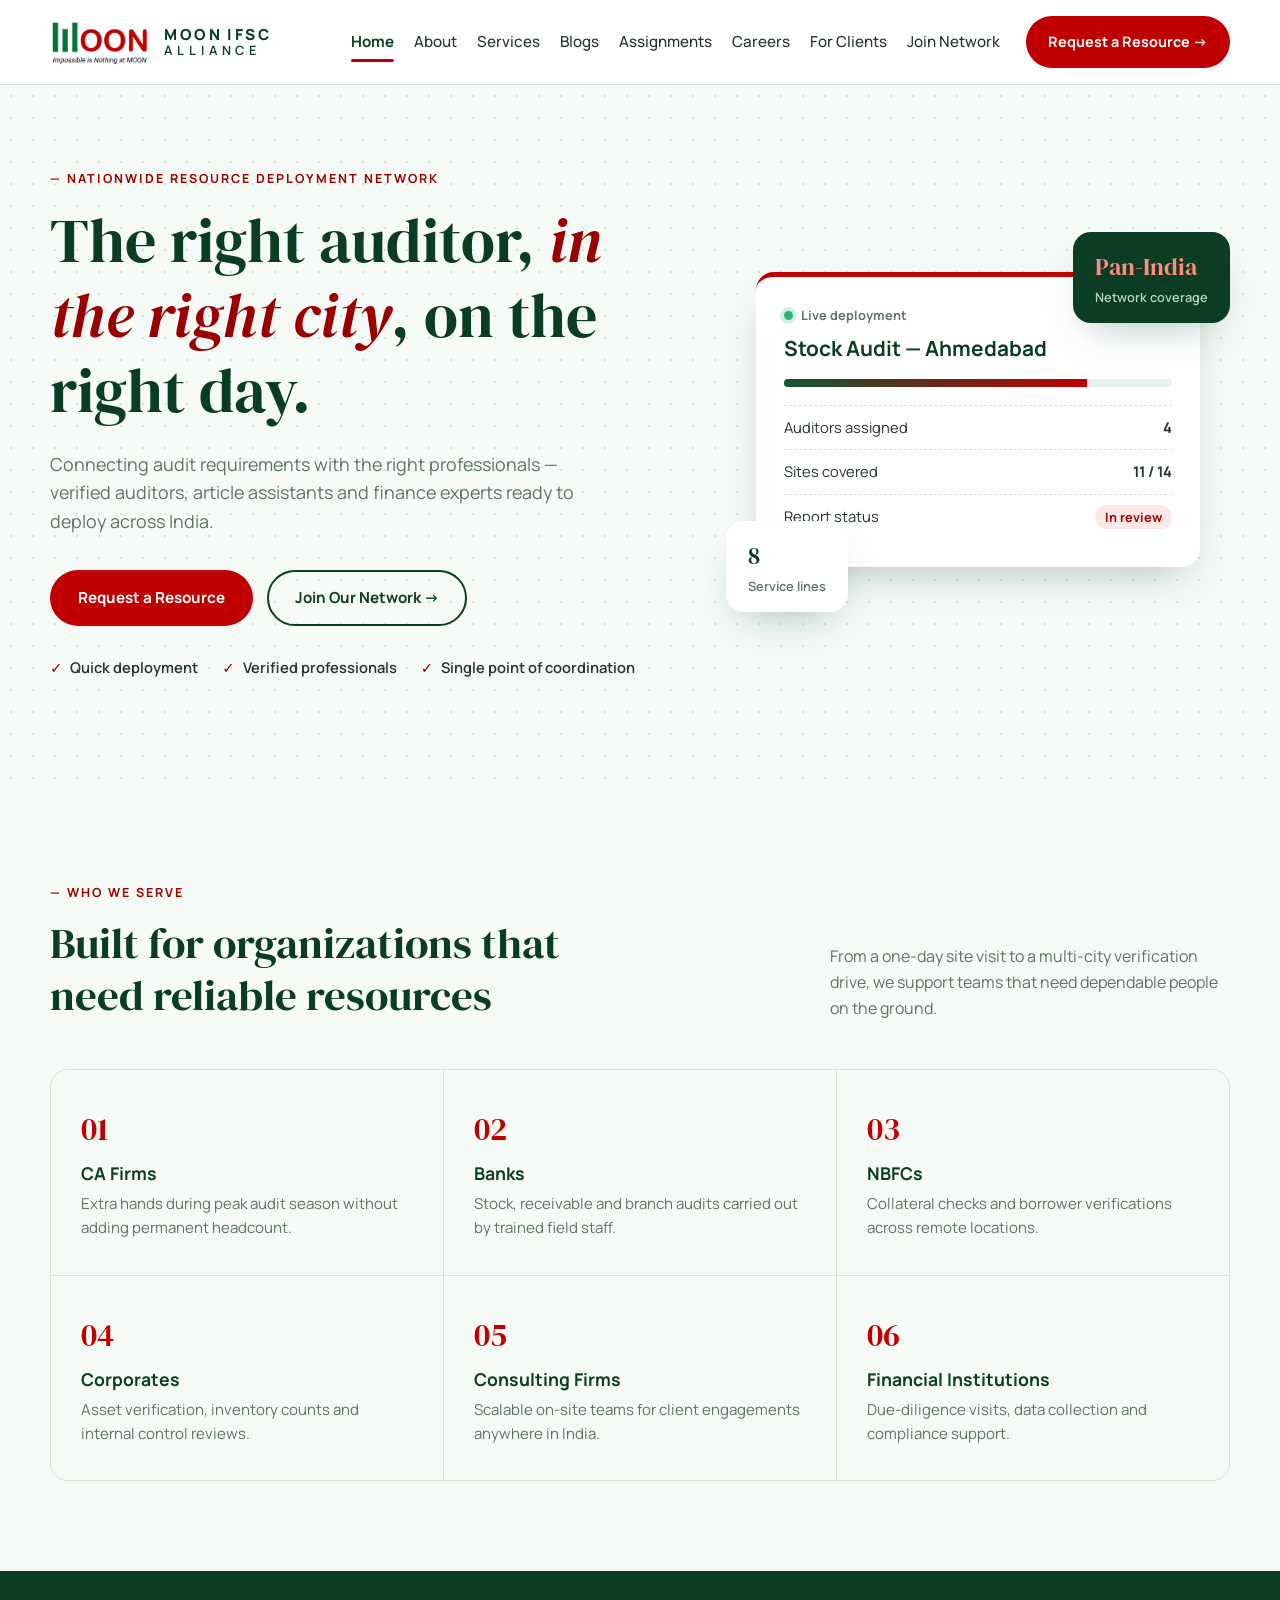
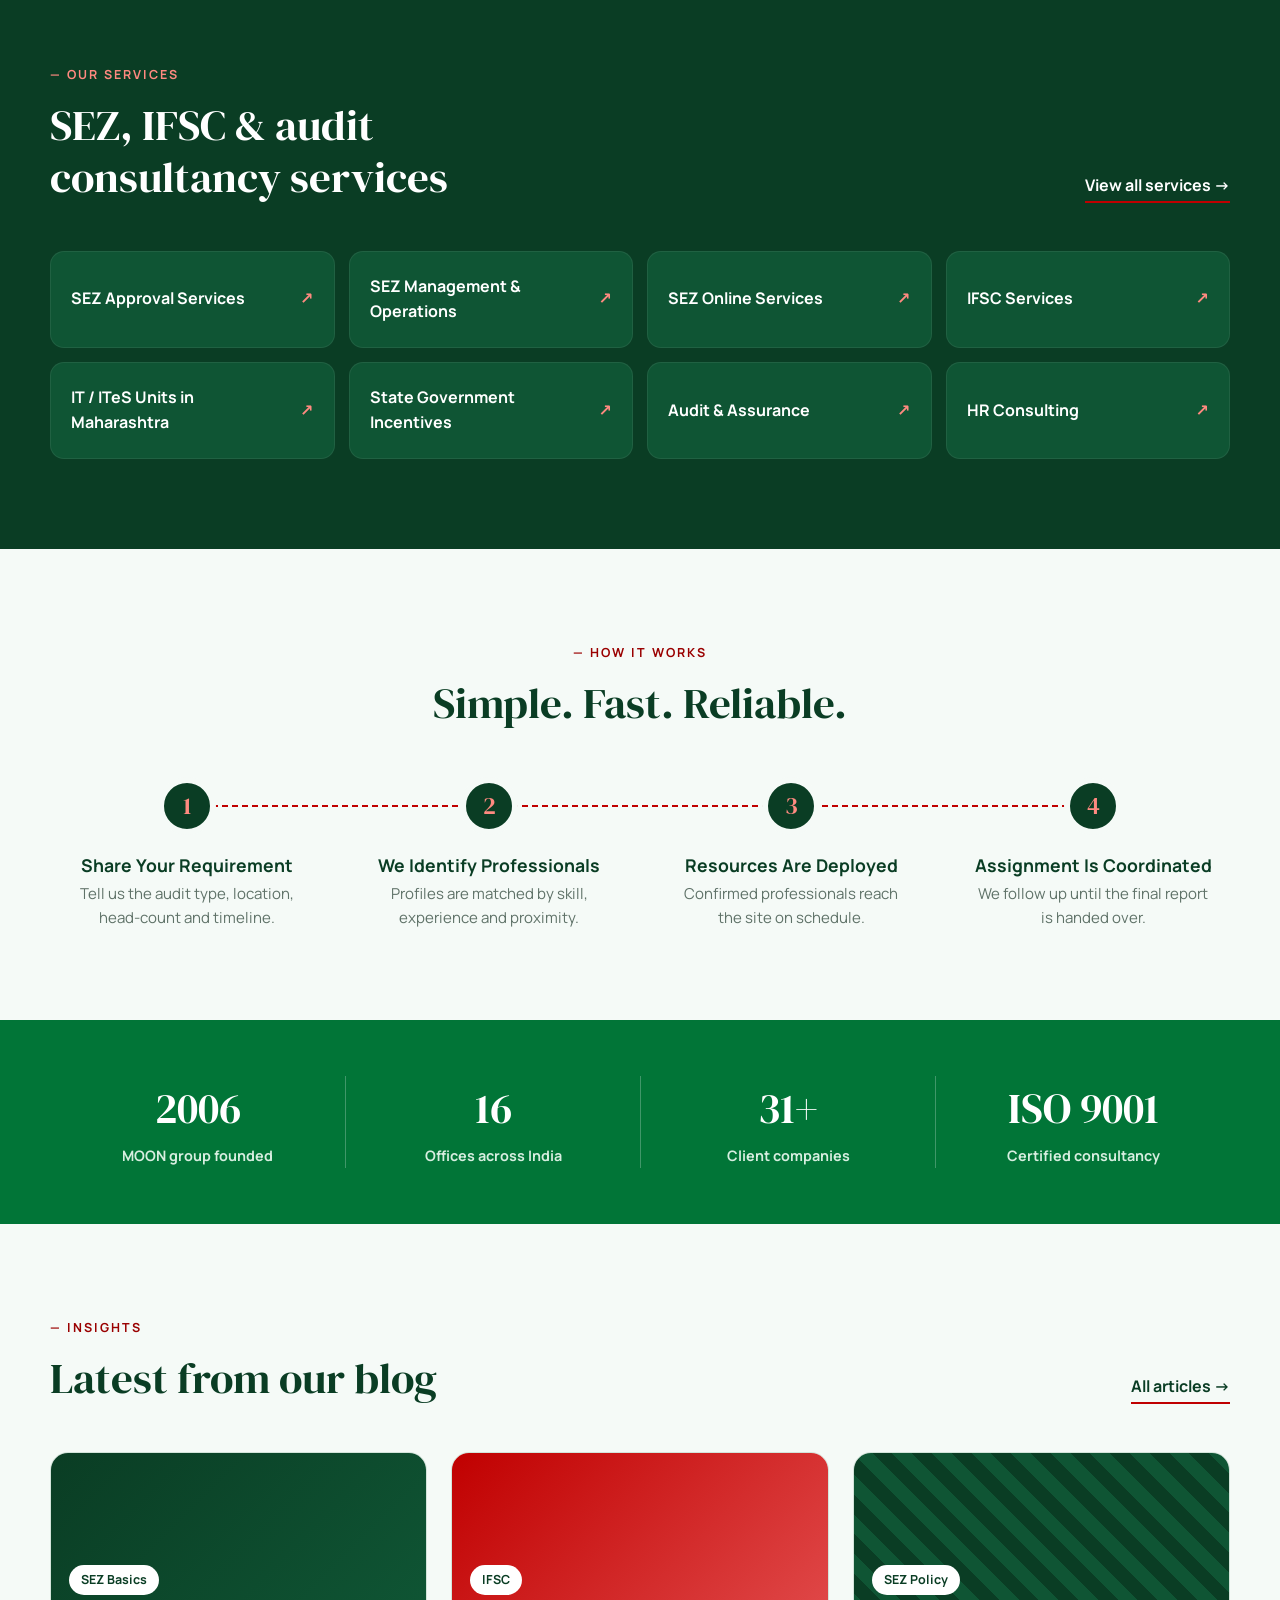
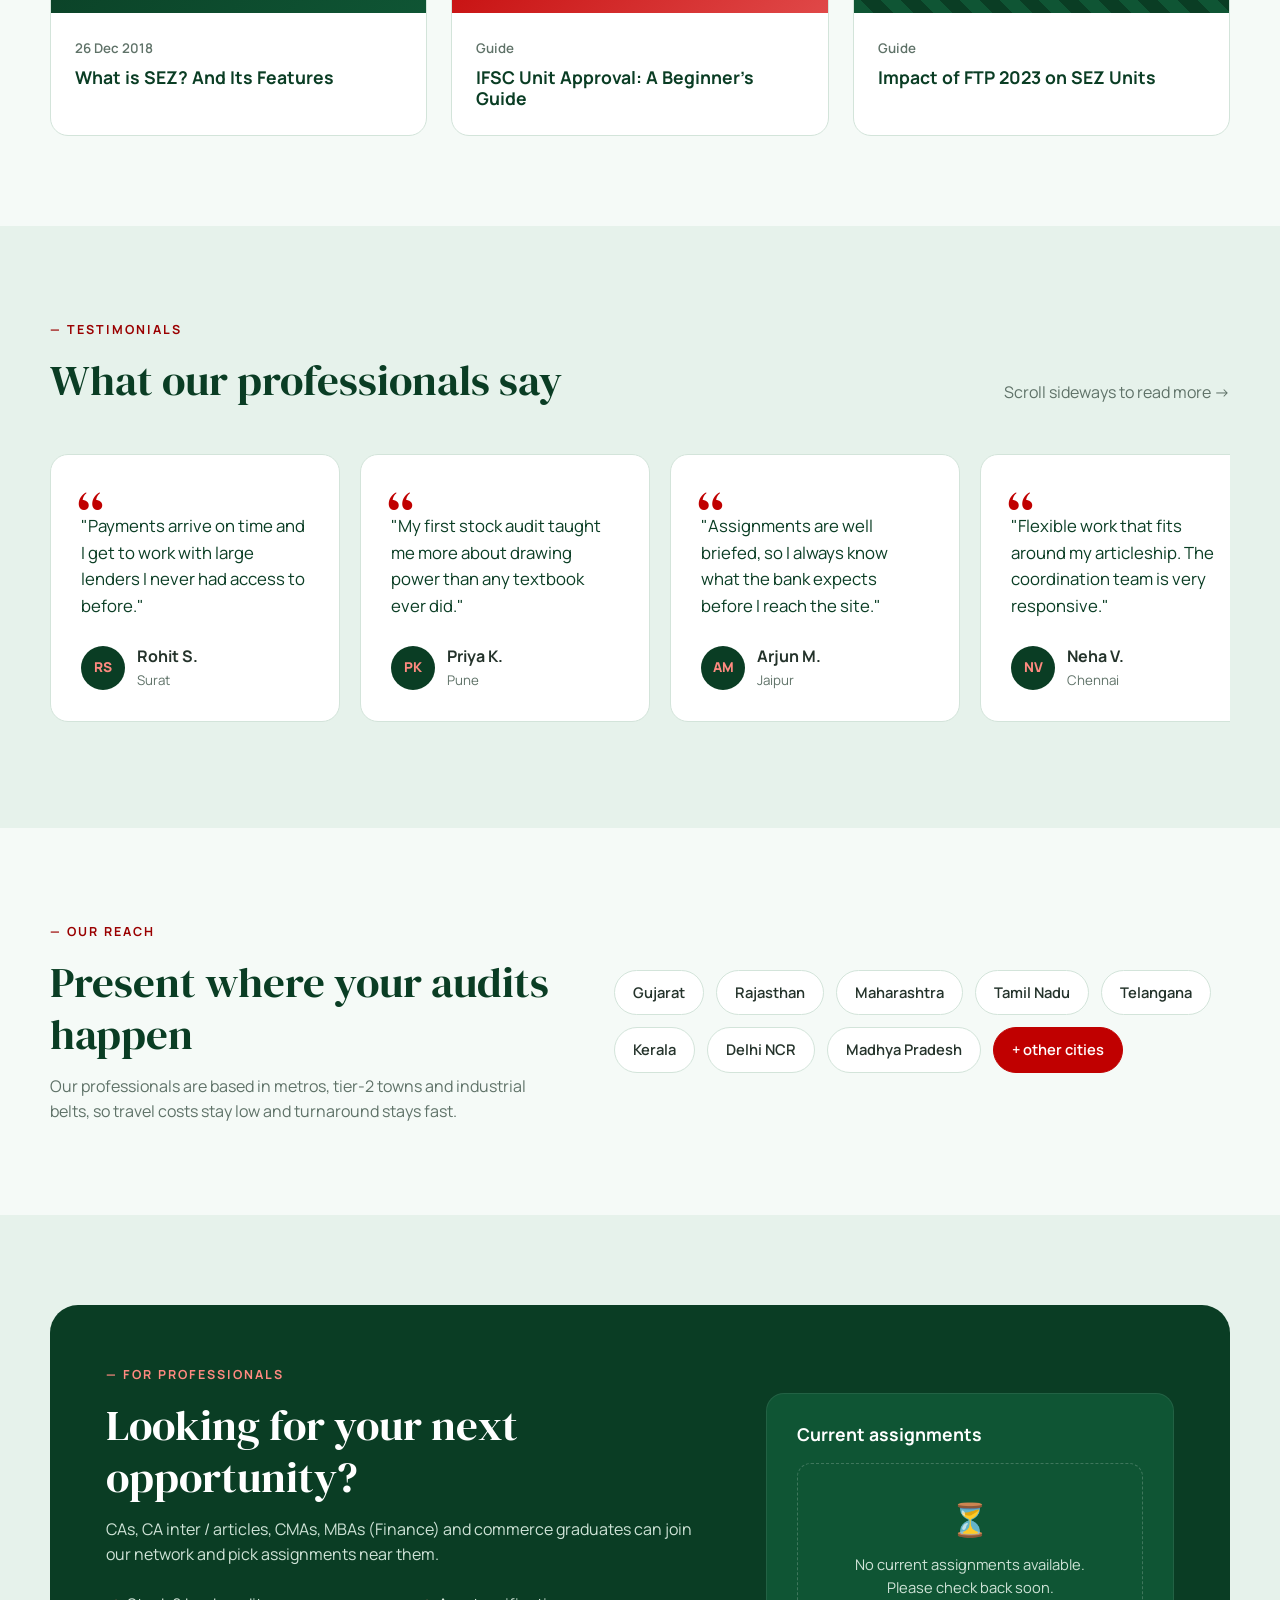
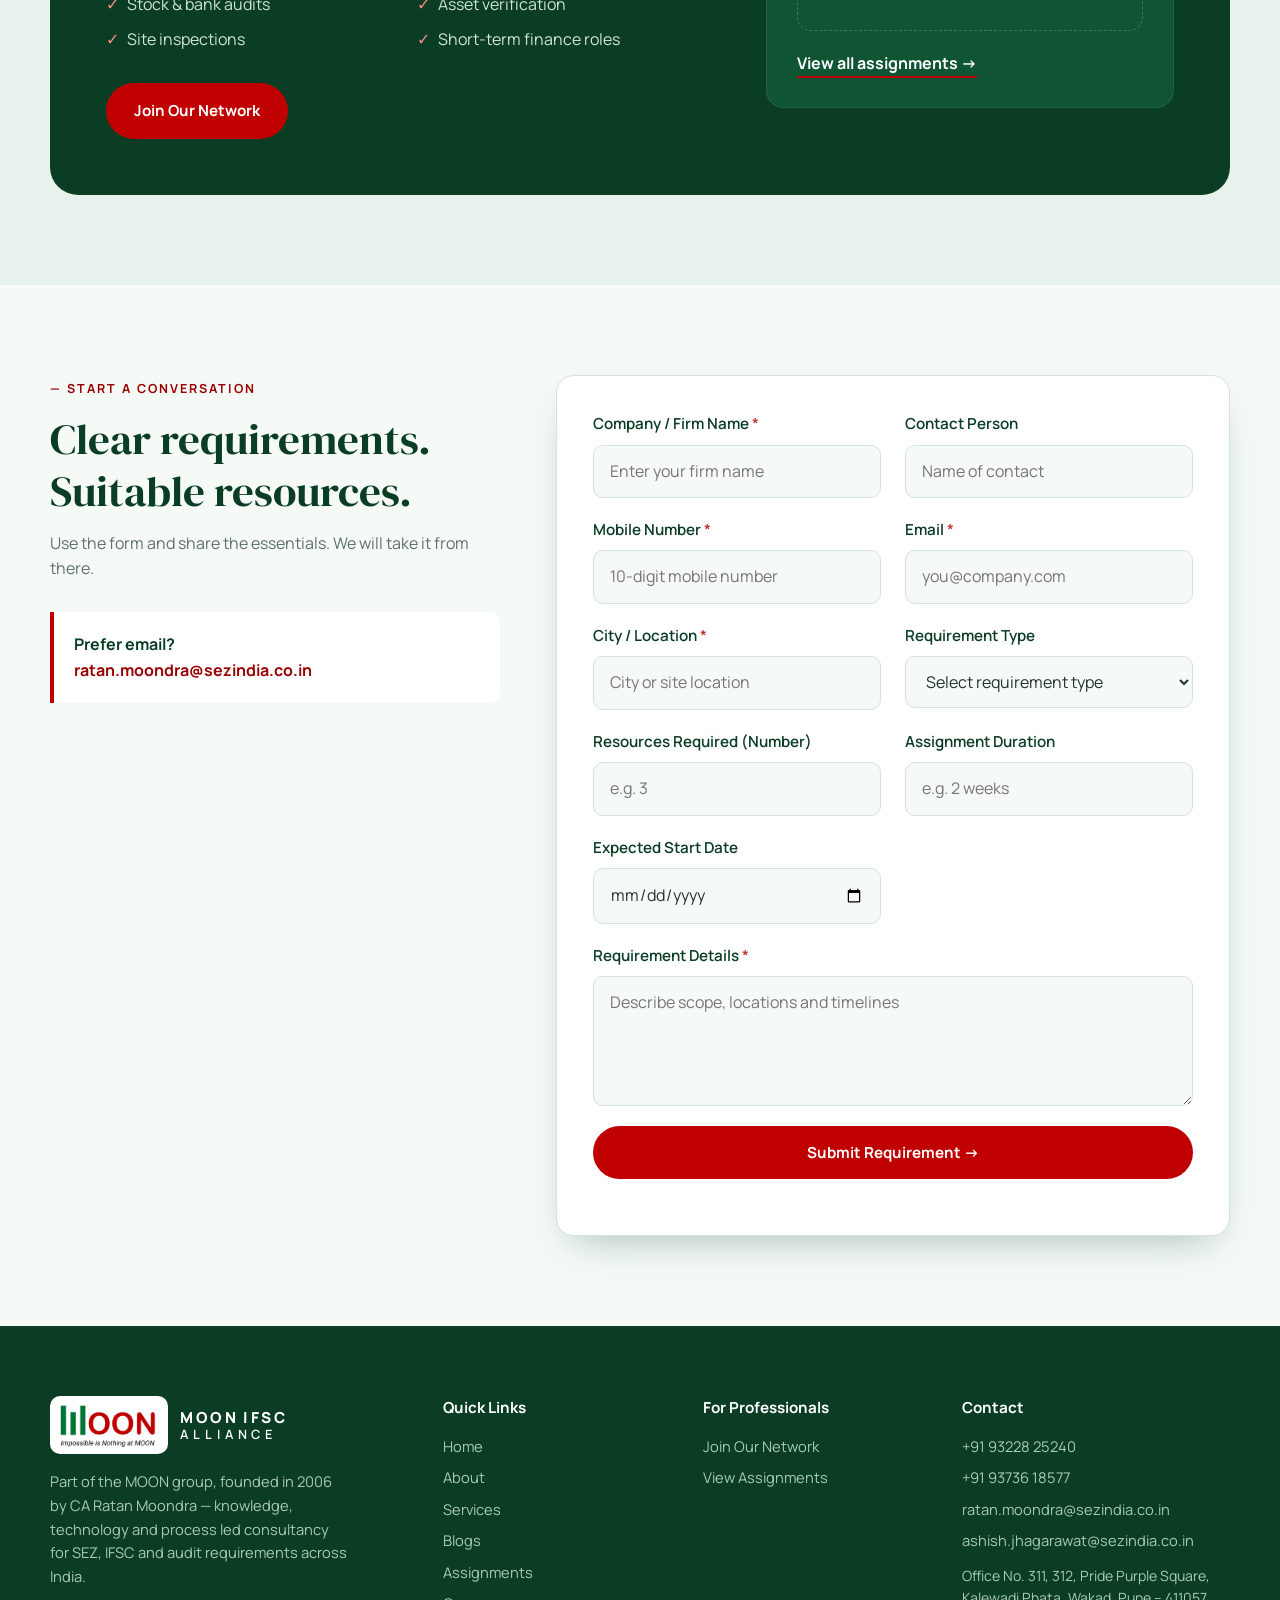
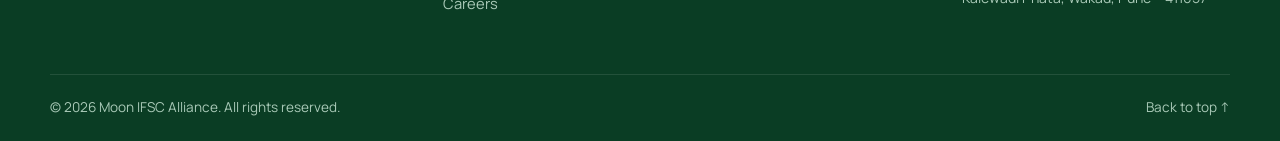
==== index.html @ a4844cfc "Add files via upload" ====
<!DOCTYPE html>
<html lang="en">
<head>
  <meta charset="UTF-8" />
  <meta name="viewport" content="width=device-width, initial-scale=1.0" />
  <title>Home | Moon IFSC Alliance</title>
  <link rel="preconnect" href="https://fonts.googleapis.com" />
  <link rel="preconnect" href="https://fonts.gstatic.com" crossorigin />
  <link href="https://fonts.googleapis.com/css2?family=DM+Serif+Display&family=Manrope:wght@400;500;600;700;800&display=swap" rel="stylesheet" />
  <link rel="stylesheet" href="css/common.css" />
  <link rel="stylesheet" href="css/home.css" />
</head>
<body>

  <!-- ===== Header ===== -->
  <header class="header">
    <div class="container nav">
      <a href="index.html" class="logo">
        <img class="logo-img" src="images/moon-logo.png" alt="MOON logo" />
        <span class="logo-text"><b>MOON IFSC</b><small>ALLIANCE</small></span>
      </a>
      <input type="checkbox" id="menu-toggle" class="menu-toggle" />
      <label for="menu-toggle" class="burger" aria-label="Open menu"><span></span><span></span><span></span></label>
      <nav class="nav-links">
        <a href="index.html" class="active">Home</a>
        <a href="about.html">About</a>
        <a href="services.html">Services</a>
        <a href="blogs.html">Blogs</a>
        <a href="assignments.html">Assignments</a>
        <a href="careers.html">Careers</a>
        <a href="for-clients.html">For Clients</a>
        <a href="join-network.html">Join Network</a>
        <a href="for-clients.html" class="btn btn-accent btn-sm nav-cta">Request a Resource &rarr;</a>
      </nav>
    </div>
  </header>

  <!-- ===== Hero ===== -->
  <section class="hero">
    <div class="container hero-grid">
      <div class="hero-copy">
        <span class="eyebrow">Nationwide Resource Deployment Network</span>
        <h1>The right auditor, <em>in the right city</em>, on the right day.</h1>
        <p class="lead">Connecting audit requirements with the right professionals — verified auditors, article assistants and finance experts ready to deploy across India.</p>
        <div class="hero-actions">
          <a href="for-clients.html" class="btn btn-accent">Request a Resource</a>
          <a href="join-network.html" class="btn btn-ghost">Join Our Network &rarr;</a>
        </div>
        <ul class="hero-points">
          <li>Quick deployment</li>
          <li>Verified professionals</li>
          <li>Single point of coordination</li>
        </ul>
      </div>

      <div class="hero-visual">
        <div class="visual-card main-card">
          <div class="card-head"><span class="dot"></span> Live deployment</div>
          <h3>Stock Audit — Ahmedabad</h3>
          <div class="progress"><span style="width:78%"></span></div>
          <div class="card-row"><span>Auditors assigned</span><b>4</b></div>
          <div class="card-row"><span>Sites covered</span><b>11 / 14</b></div>
          <div class="card-row"><span>Report status</span><b class="tag">In review</b></div>
        </div>
        <div class="visual-card float-card one"><b>Pan-India</b><span>Network coverage</span></div>
        <div class="visual-card float-card two"><b>8</b><span>Service lines</span></div>
      </div>
    </div>
  </section>

  <!-- ===== Who we serve ===== -->
  <section class="section">
    <div class="container">
      <div class="section-head split">
        <div>
          <span class="eyebrow">Who we serve</span>
          <h2>Built for organizations that need reliable resources</h2>
        </div>
        <p>From a one-day site visit to a multi-city verification drive, we support teams that need dependable people on the ground.</p>
      </div>
      <div class="serve-grid">
        <article class="serve-card"><span class="num">01</span><h3>CA Firms</h3><p>Extra hands during peak audit season without adding permanent headcount.</p></article>
        <article class="serve-card"><span class="num">02</span><h3>Banks</h3><p>Stock, receivable and branch audits carried out by trained field staff.</p></article>
        <article class="serve-card"><span class="num">03</span><h3>NBFCs</h3><p>Collateral checks and borrower verifications across remote locations.</p></article>
        <article class="serve-card"><span class="num">04</span><h3>Corporates</h3><p>Asset verification, inventory counts and internal control reviews.</p></article>
        <article class="serve-card"><span class="num">05</span><h3>Consulting Firms</h3><p>Scalable on-site teams for client engagements anywhere in India.</p></article>
        <article class="serve-card"><span class="num">06</span><h3>Financial Institutions</h3><p>Due-diligence visits, data collection and compliance support.</p></article>
      </div>
    </div>
  </section>

  <!-- ===== Services preview ===== -->
  <section class="section home-services">
    <div class="container">
      <div class="section-head split">
        <div>
          <span class="eyebrow light">Our services</span>
          <h2>SEZ, IFSC &amp; audit consultancy services</h2>
        </div>
        <a href="services.html" class="link-arrow light">View all services &rarr;</a>
      </div>
      <div class="chip-grid">
        <a href="services.html">SEZ Approval Services</a>
        <a href="services.html">SEZ Management &amp; Operations</a>
        <a href="services.html">SEZ Online Services</a>
        <a href="services.html">IFSC Services</a>
        <a href="services.html">IT / ITeS Units in Maharashtra</a>
        <a href="services.html">State Government Incentives</a>
        <a href="services.html">Audit &amp; Assurance</a>
        <a href="services.html">HR Consulting</a>
      </div>
    </div>
  </section>

  <!-- ===== Process ===== -->
  <section class="section">
    <div class="container">
      <div class="section-head center">
        <span class="eyebrow">How it works</span>
        <h2>Simple. Fast. Reliable.</h2>
      </div>
      <ol class="timeline">
        <li><span class="step">1</span><h3>Share Your Requirement</h3><p>Tell us the audit type, location, head-count and timeline.</p></li>
        <li><span class="step">2</span><h3>We Identify Professionals</h3><p>Profiles are matched by skill, experience and proximity.</p></li>
        <li><span class="step">3</span><h3>Resources Are Deployed</h3><p>Confirmed professionals reach the site on schedule.</p></li>
        <li><span class="step">4</span><h3>Assignment Is Coordinated</h3><p>We follow up until the final report is handed over.</p></li>
      </ol>
    </div>
  </section>

  <!-- ===== Stats ===== -->
  <section class="stats">
    <div class="container stats-grid">
      <div><b>2006</b><span>MOON group founded</span></div>
      <div><b>16</b><span>Offices across India</span></div>
      <div><b>31+</b><span>Client companies</span></div>
      <div><b>ISO 9001</b><span>Certified consultancy</span></div>
    </div>
  </section>

  <!-- ===== Blogs preview ===== -->
  <section class="section">
    <div class="container">
      <div class="section-head split">
        <div>
          <span class="eyebrow">Insights</span>
          <h2>Latest from our blog</h2>
        </div>
        <a href="blogs.html" class="link-arrow">All articles &rarr;</a>
      </div>
      <div class="blog-grid">
        <a href="blogs.html" class="post">
          <div class="post-cover c1"><span>SEZ Basics</span></div>
          <div class="post-body"><small>26 Dec 2018</small><h3>What is SEZ? And Its Features</h3></div>
        </a>
        <a href="blogs.html" class="post">
          <div class="post-cover c2"><span>IFSC</span></div>
          <div class="post-body"><small>Guide</small><h3>IFSC Unit Approval: A Beginner&rsquo;s Guide</h3></div>
        </a>
        <a href="blogs.html" class="post">
          <div class="post-cover c3"><span>SEZ Policy</span></div>
          <div class="post-body"><small>Guide</small><h3>Impact of FTP 2023 on SEZ Units</h3></div>
        </a>
      </div>
    </div>
  </section>

  <!-- ===== Testimonials ===== -->
  <section class="section section-soft">
    <div class="container">
      <div class="section-head split">
        <div>
          <span class="eyebrow">Testimonials</span>
          <h2>What our professionals say</h2>
        </div>
        <p>Scroll sideways to read more &rarr;</p>
      </div>
      <div class="testimonials">
        <figure class="quote"><blockquote>"Payments arrive on time and I get to work with large lenders I never had access to before."</blockquote><figcaption><span class="avatar">RS</span><div><b>Rohit S.</b><small>Surat</small></div></figcaption></figure>
        <figure class="quote"><blockquote>"My first stock audit taught me more about drawing power than any textbook ever did."</blockquote><figcaption><span class="avatar">PK</span><div><b>Priya K.</b><small>Pune</small></div></figcaption></figure>
        <figure class="quote"><blockquote>"Assignments are well briefed, so I always know what the bank expects before I reach the site."</blockquote><figcaption><span class="avatar">AM</span><div><b>Arjun M.</b><small>Jaipur</small></div></figcaption></figure>
        <figure class="quote"><blockquote>"Flexible work that fits around my articleship. The coordination team is very responsive."</blockquote><figcaption><span class="avatar">NV</span><div><b>Neha V.</b><small>Chennai</small></div></figcaption></figure>
        <figure class="quote"><blockquote>"Asset tagging projects gave me real exposure to how big plants manage their fixed assets."</blockquote><figcaption><span class="avatar">DT</span><div><b>Deepak T.</b><small>Hyderabad</small></div></figcaption></figure>
      </div>
    </div>
  </section>

  <!-- ===== Coverage ===== -->
  <section class="section">
    <div class="container coverage-grid">
      <div>
        <span class="eyebrow">Our reach</span>
        <h2>Present where your audits happen</h2>
        <p>Our professionals are based in metros, tier-2 towns and industrial belts, so travel costs stay low and turnaround stays fast.</p>
      </div>
      <div class="pill-cloud">
        <span>Gujarat</span><span>Rajasthan</span><span>Maharashtra</span><span>Tamil Nadu</span>
        <span>Telangana</span><span>Kerala</span><span>Delhi NCR</span><span>Madhya Pradesh</span>
        <span class="more">+ other cities</span>
      </div>
    </div>
  </section>

  <!-- ===== Professionals + Assignments ===== -->
  <section class="section section-soft">
    <div class="container join">
      <div class="join-copy">
        <span class="eyebrow light">For professionals</span>
        <h2>Looking for your next opportunity?</h2>
        <p>CAs, CA inter / articles, CMAs, MBAs (Finance) and commerce graduates can join our network and pick assignments near them.</p>
        <ul class="check-list">
          <li>Stock &amp; bank audits</li>
          <li>Asset verification</li>
          <li>Site inspections</li>
          <li>Short-term finance roles</li>
        </ul>
        <a href="join-network.html" class="btn btn-accent">Join Our Network</a>
      </div>
      <div class="assign-box">
        <h3>Current assignments</h3>
        <div class="empty">
          <span class="empty-icon">&#9203;</span>
          <p>No current assignments available.<br />Please check back soon.</p>
        </div>
        <a href="assignments.html" class="link-arrow light">View all assignments &rarr;</a>
      </div>
    </div>
  </section>

  <!-- ===== Client request form ===== -->
  <section class="section">
    <div class="container form-wrap">
      <div class="form-intro">
        <span class="eyebrow">Start a conversation</span>
        <h2>Clear requirements.<br />Suitable resources.</h2>
        <p>Use the form and share the essentials. We will take it from there.</p>
        <div class="contact-mini"><b>Prefer email?</b><a href="mailto:ratan.moondra@sezindia.co.in">ratan.moondra@sezindia.co.in</a></div>
      </div>
      <form class="form" onsubmit="event.preventDefault(); this.querySelector('.form-note').textContent='Thank you! Your requirement has been submitted.'; this.reset();">
        <div class="field"><label>Company / Firm Name <span class="req">*</span></label><input type="text" placeholder="Enter your firm name" required /></div>
        <div class="field"><label>Contact Person</label><input type="text" placeholder="Name of contact" /></div>
        <div class="field"><label>Mobile Number <span class="req">*</span></label><input type="tel" placeholder="10-digit mobile number" required /></div>
        <div class="field"><label>Email <span class="req">*</span></label><input type="email" placeholder="you@company.com" required /></div>
        <div class="field"><label>City / Location <span class="req">*</span></label><input type="text" placeholder="City or site location" required /></div>
        <div class="field">
          <label>Requirement Type</label>
          <select>
            <option value="">Select requirement type</option>
            <option>Stock Audit</option><option>Bank Audit</option><option>Revenue Audit</option>
            <option>Channel Finance</option><option>Physical Verification</option><option>Site Visit &amp; Inspection</option>
            <option>Mystery Audit</option><option>Asset Tagging</option><option>Fixed Asset Verification</option>
            <option>Data Collection &amp; Verification</option><option>Short-Term Assignments</option><option>Finance &amp; Accounting Support</option>
          </select>
        </div>
        <div class="field"><label>Resources Required (Number)</label><input type="number" min="1" placeholder="e.g. 3" /></div>
        <div class="field"><label>Assignment Duration</label><input type="text" placeholder="e.g. 2 weeks" /></div>
        <div class="field"><label>Expected Start Date</label><input type="date" /></div>
        <div class="field full"><label>Requirement Details <span class="req">*</span></label><textarea rows="4" placeholder="Describe scope, locations and timelines" required></textarea></div>
        <div class="field full">
          <button type="submit" class="btn btn-accent btn-block">Submit Requirement &rarr;</button>
          <p class="form-note"></p>
        </div>
      </form>
    </div>
  </section>

  <!-- ===== Footer ===== -->
  <footer class="footer">
    <div class="container footer-grid">
      <div>
        <a href="index.html" class="logo light"><img class="logo-img" src="images/moon-logo.png" alt="MOON logo" /><span class="logo-text"><b>MOON IFSC</b><small>ALLIANCE</small></span></a>
        <p>Part of the MOON group, founded in 2006 by CA Ratan Moondra &mdash; knowledge, technology and process led consultancy for SEZ, IFSC and audit requirements across India.</p>
      </div>
      <div>
        <h4>Quick Links</h4>
        <a href="index.html">Home</a><a href="about.html">About</a><a href="services.html">Services</a>
        <a href="blogs.html">Blogs</a><a href="assignments.html">Assignments</a><a href="careers.html">Careers</a>
      </div>
      <div>
        <h4>For Professionals</h4>
        <a href="join-network.html">Join Our Network</a><a href="assignments.html">View Assignments</a>
      </div>
      <div>
        <h4>Contact</h4>
        <a href="tel:+919322825240">+91 93228 25240</a>
        <a href="tel:+919373618577">+91 93736 18577</a>
        <a href="mailto:ratan.moondra@sezindia.co.in">ratan.moondra@sezindia.co.in</a>
        <a href="mailto:ashish.jhagarawat@sezindia.co.in">ashish.jhagarawat@sezindia.co.in</a>
        <p class="footer-addr">Office No. 311, 312, Pride Purple Square, Kalewadi Phata, Wakad, Pune &ndash; 411057</p>
      </div>
    </div>
    <div class="container footer-bottom">
      <span>&copy; 2026 Moon IFSC Alliance. All rights reserved.</span>
      <a href="#">Back to top &uarr;</a>
    </div>
  </footer>

</body>
</html>
---- css/common.css ----
/* =====================================================
   COMMON STYLES — used by every page
   (theme, header, footer, buttons, page banner, forms)
   ===================================================== */
:root {
  --ink: #0a3d24;          /* deep MOON green */
  --ink-2: #0f5534;
  --cream: #f5faf7;
  --soft: #e6f2eb;
  --white: #ffffff;
  --accent: #c00000;       /* MOON red */
  --accent-dark: #9a0000;
  --accent-light: #ff8a80; /* red for use on dark green */
  --brand-green: #017537;  /* MOON green */
  --text: #24332b;
  --muted: #5f7268;
  --line: #d3e4da;
  --radius: 18px;
  --shadow: 0 18px 40px -18px rgba(10, 61, 36, .35);
}

* { margin: 0; padding: 0; box-sizing: border-box; }
html { scroll-behavior: smooth; }
body {
  font-family: "Manrope", system-ui, sans-serif;
  color: var(--text);
  background: var(--cream);
  line-height: 1.6;
}
a { color: inherit; text-decoration: none; }
h1, h2, h3 { color: var(--ink); line-height: 1.2; }
h1, h2 { font-family: "DM Serif Display", Georgia, serif; font-weight: 400; }
h2 { font-size: clamp(1.9rem, 3.5vw, 2.7rem); }
h3 { font-size: 1.1rem; font-weight: 700; }

.container { width: min(1180px, 100% - 32px); margin-inline: auto; }
.section { padding: 90px 0; }
.section-soft { background: var(--soft); }

/* ---------- Shared bits ---------- */
.eyebrow {
  display: inline-block;
  font-size: .78rem; font-weight: 700;
  letter-spacing: .16em; text-transform: uppercase;
  color: var(--accent-dark);
  margin-bottom: 14px;
}
.eyebrow::before { content: "— "; }
.eyebrow.light { color: var(--accent-light); }

.btn {
  display: inline-flex; align-items: center; justify-content: center; gap: 8px;
  padding: 14px 26px; border-radius: 999px;
  font-family: inherit; font-weight: 700; font-size: .95rem;
  border: 2px solid transparent; cursor: pointer;
  transition: transform .2s, background .2s, color .2s;
}
.btn:hover { transform: translateY(-2px); }
.btn-sm { padding: 10px 20px; font-size: .9rem; }
.btn-accent { background: var(--accent); color: var(--white); }
.btn-accent:hover { background: var(--accent-dark); }
.btn-ghost { border-color: var(--ink); color: var(--ink); }
.btn-ghost:hover { background: var(--ink); color: var(--white); }
.btn-outline-light { border-color: rgba(255,255,255,.5); color: var(--white); }
.btn-outline-light:hover { background: var(--white); color: var(--ink); }
.btn-dark { background: var(--ink); color: var(--white); }
.btn-block { width: 100%; }

.link-arrow { font-weight: 700; color: var(--ink); border-bottom: 2px solid var(--accent); padding-bottom: 2px; }
.link-arrow.light { color: var(--white); }

.section-head { margin-bottom: 48px; }
.section-head.center { text-align: center; max-width: 720px; margin-inline: auto; }
.section-head.split { display: flex; justify-content: space-between; align-items: flex-end; gap: 32px; }
.section-head.split h2 { max-width: 560px; }
.section-head.split > p { max-width: 400px; color: var(--muted); }

/* ---------- Header ---------- */
.header {
  position: sticky; top: 0; z-index: 50;
  background: rgba(255, 255, 255, .95);
  backdrop-filter: blur(10px);
  border-bottom: 1px solid var(--line);
}
.nav { display: flex; align-items: center; justify-content: space-between; height: 84px; gap: 20px; }
.logo { display: flex; align-items: center; gap: 12px; flex-shrink: 0; }
.logo-mark {
  width: 50px; height: 50px; border-radius: 14px 14px 14px 3px;
  background: var(--ink); color: var(--accent-light);
  display: grid; place-items: center; font-weight: 800; font-size: 1.05rem;
}
.logo-text { display: flex; flex-direction: column; line-height: 1.15; color: var(--ink); }
.logo-text b { font-size: .95rem; letter-spacing: .16em; font-weight: 800; }
.logo-text small { font-size: .8rem; letter-spacing: .38em; font-weight: 600; }
.logo.light .logo-text { color: var(--white); }
.logo.light .logo-mark { background: var(--accent); color: var(--white); }
.logo-img { height: 50px; width: auto; display: block; }
.logo.light .logo-img { background: var(--white); border-radius: 10px; padding: 4px 8px; box-sizing: content-box; }

.nav-links { display: flex; align-items: center; gap: 20px; font-weight: 500; font-size: .95rem; }
.nav-links a { white-space: nowrap; }
.nav-links a:not(.btn) { color: var(--text); position: relative; padding: 4px 0; }
.nav-links a:not(.btn):hover { color: var(--accent-dark); }
.nav-links a.active { color: var(--ink); font-weight: 700; }
.nav-links a.active::after {
  content: ""; position: absolute; left: 0; right: 0; bottom: -4px;
  height: 3px; border-radius: 3px; background: var(--accent);
}
.nav-cta { margin-left: 6px; padding: 12px 20px; }
.menu-toggle, .burger { display: none; }

/* ---------- Inner page banner ---------- */
.page-hero {
  background: var(--ink);
  background-image:
    radial-gradient(circle at 85% 20%, rgba(192, 0, 0, .18), transparent 40%),
    radial-gradient(rgba(255, 255, 255, .06) 1.2px, transparent 1.2px);
  background-size: auto, 22px 22px;
  padding: 110px 0 100px;
  color: #cfe3d7;
}
.page-hero h1 { color: var(--white); font-size: clamp(2.3rem, 5vw, 3.8rem); max-width: 900px; margin-bottom: 18px; }
.page-hero p { font-size: 1.15rem; max-width: 700px; }

/* ---------- Forms (For Clients / Join Network / Home) ---------- */
.form-wrap { display: grid; grid-template-columns: .8fr 1.2fr; gap: 56px; align-items: start; }
.form-intro h2 { margin-bottom: 14px; }
.form-intro p { color: var(--muted); }
.contact-mini {
  margin-top: 30px; padding: 20px; border-left: 4px solid var(--accent);
  background: var(--white); border-radius: 0 12px 12px 0;
}
.contact-mini b { display: block; color: var(--ink); }
.contact-mini a { color: var(--accent-dark); font-weight: 700; word-break: break-all; }

.form {
  background: var(--white); border-radius: var(--radius); padding: 36px;
  border: 1px solid var(--line); box-shadow: var(--shadow);
  display: grid; grid-template-columns: 1fr 1fr; gap: 20px 24px;
}
.field { display: flex; flex-direction: column; gap: 8px; }
.field.full { grid-column: 1 / -1; }
.field label { font-size: .95rem; font-weight: 600; color: var(--ink); }
.field label .req { color: #c0392b; }
.field input, .field select, .field textarea {
  font: inherit; padding: 13px 16px; border: 1.5px solid var(--line);
  border-radius: 10px; background: var(--cream); color: var(--text); width: 100%;
}
.field input[type="file"] { padding: 10px; background: var(--white); border-style: dashed; cursor: pointer; }
.field input:focus, .field select:focus, .field textarea:focus {
  outline: none; border-color: var(--accent); background: var(--white);
  box-shadow: 0 0 0 4px rgba(192, 0, 0, .15);
}
.form-note { text-align: center; margin-top: 12px; color: #2f9b64; font-weight: 700; }

/* ---------- Empty state (assignments / careers) ---------- */
.empty-state {
  text-align: center; padding: 60px 24px; background: var(--white);
  border: 2px dashed var(--line); border-radius: var(--radius);
}
.empty-state .icon {
  width: 70px; height: 70px; margin: 0 auto 18px; border-radius: 50%;
  display: grid; place-items: center; background: var(--soft); font-size: 1.8rem;
}
.empty-state h3 { margin-bottom: 8px; }
.empty-state p { color: var(--muted); margin-bottom: 22px; }

/* ---------- CTA band ---------- */
.cta-band {
  background: var(--accent); border-radius: 26px; padding: 50px 56px;
  display: flex; justify-content: space-between; align-items: center; gap: 30px;
}
.cta-band h2 { max-width: 620px; color: var(--white); }
.cta-band p { color: #ffe1e1; margin-top: 8px; }

/* ---------- Footer ---------- */
.footer { background: var(--ink); color: #a9c9b7; padding: 70px 0 0; }
.footer-grid { display: grid; grid-template-columns: 1.6fr 1fr 1fr 1.2fr; gap: 36px; padding-bottom: 50px; }
.footer-grid p { margin-top: 16px; max-width: 300px; font-size: .92rem; }
.footer h4 { color: var(--white); margin-bottom: 14px; font-size: .95rem; }
.footer-grid a:not(.logo) { display: block; margin-bottom: 8px; font-size: .92rem; word-break: break-all; }
.footer-grid a:not(.logo):hover { color: var(--accent-light); }
.footer-grid .footer-addr { margin-top: 12px; font-size: .88rem; line-height: 1.6; }
.footer-bottom {
  display: flex; justify-content: space-between; gap: 10px;
  border-top: 1px solid rgba(255, 255, 255, .1); padding: 22px 0; font-size: .85rem;
}

/* ---------- Responsive ---------- */
@media (max-width: 1180px) {
  .burger { display: flex; flex-direction: column; gap: 5px; cursor: pointer; padding: 8px; }
  .burger span { width: 26px; height: 2px; background: var(--ink); border-radius: 2px; }
  .nav-links {
    position: absolute; top: 84px; left: 0; right: 0;
    flex-direction: column; align-items: stretch; gap: 0;
    background: var(--white); border-bottom: 1px solid var(--line);
    max-height: 0; overflow: hidden; transition: max-height .35s;
  }
  .nav-links a:not(.btn) { padding: 14px 16px; border-top: 1px solid var(--line); }
  .nav-links a.active::after { display: none; }
  .nav-links a.active { background: var(--soft); }
  .nav-cta { margin: 14px 16px; }
  .menu-toggle:checked ~ .nav-links { max-height: 640px; }
}

@media (max-width: 900px) {
  .form-wrap { grid-template-columns: 1fr; gap: 36px; }
  .footer-grid { grid-template-columns: 1fr 1fr; }
  .cta-band { flex-direction: column; align-items: flex-start; padding: 36px 28px; }
}

@media (max-width: 640px) {
  .section { padding: 64px 0; }
  .page-hero { padding: 72px 0 64px; }
  .section-head.split { flex-direction: column; align-items: flex-start; }
  .form { grid-template-columns: 1fr; padding: 24px; }
  .footer-grid { grid-template-columns: 1fr; }
  .footer-bottom { flex-direction: column; text-align: center; }
  .logo-mark { width: 44px; height: 44px; }
  .logo-img { height: 46px; }
}
---- css/home.css ----
/* =====================================================
   HOME PAGE STYLES (index.html)
   ===================================================== */

/* ---------- Hero ---------- */
.hero {
  padding: 80px 0 110px;
  background-image: radial-gradient(var(--line) 1.2px, transparent 1.2px);
  background-size: 22px 22px;
}
.hero-grid { display: grid; grid-template-columns: 1.1fr .9fr; gap: 60px; align-items: center; }
.hero h1 { font-size: clamp(2.4rem, 5vw, 3.9rem); margin-bottom: 22px; }
.hero h1 em { color: var(--accent-dark); font-style: italic; }
.lead { font-size: 1.12rem; color: var(--muted); max-width: 560px; }
.hero-actions { display: flex; flex-wrap: wrap; gap: 14px; margin: 34px 0 30px; }
.hero-points { list-style: none; display: flex; flex-wrap: wrap; gap: 10px 24px; font-size: .92rem; font-weight: 600; }
.hero-points li::before { content: "✓"; color: var(--accent-dark); margin-right: 8px; }

.hero-visual { position: relative; min-height: 380px; }
.visual-card { background: var(--white); border-radius: var(--radius); box-shadow: var(--shadow); }
.main-card { position: absolute; inset: 40px 30px auto 30px; padding: 28px; border-top: 5px solid var(--accent); }
.card-head { font-size: .8rem; font-weight: 700; color: var(--muted); display: flex; align-items: center; gap: 8px; margin-bottom: 10px; }
.dot { width: 9px; height: 9px; border-radius: 50%; background: #2fb574; box-shadow: 0 0 0 4px rgba(47, 181, 116, .2); }
.main-card h3 { font-size: 1.3rem; margin-bottom: 18px; }
.progress { height: 8px; background: var(--soft); border-radius: 99px; overflow: hidden; margin-bottom: 18px; }
.progress span { display: block; height: 100%; background: linear-gradient(90deg, var(--ink-2), var(--accent)); }
.card-row { display: flex; justify-content: space-between; padding: 10px 0; border-top: 1px dashed var(--line); font-size: .92rem; }
.tag { background: #fde8e8; color: var(--accent-dark); padding: 2px 10px; border-radius: 99px; font-size: .8rem; }

.float-card { position: absolute; padding: 16px 22px; display: flex; flex-direction: column; }
.float-card b { font-size: 1.5rem; color: var(--ink); font-family: "DM Serif Display", serif; font-weight: 400; }
.float-card span { font-size: .8rem; color: var(--muted); font-weight: 600; }
.float-card.one { top: 0; right: 0; background: var(--ink); }
.float-card.one b { color: var(--accent-light); }
.float-card.one span { color: #b6d3c3; }
.float-card.two { bottom: 0; left: 0; }

/* ---------- Who we serve ---------- */
.serve-grid {
  display: grid; grid-template-columns: repeat(3, 1fr); gap: 1px;
  background: var(--line); border: 1px solid var(--line); border-radius: var(--radius); overflow: hidden;
}
.serve-card { background: var(--cream); padding: 34px 30px; transition: background .25s; }
.serve-card:hover { background: var(--white); }
.serve-card .num { font-family: "DM Serif Display", serif; font-size: 2rem; color: var(--accent); }
.serve-card h3 { margin: 8px 0; }
.serve-card p { color: var(--muted); font-size: .94rem; }

/* ---------- Services preview (chips) ---------- */
.home-services { background: var(--ink); }
.home-services h2 { color: var(--white); }
.chip-grid { display: grid; grid-template-columns: repeat(4, 1fr); gap: 14px; }
.chip-grid a {
  padding: 22px 20px; border-radius: 14px; background: var(--ink-2);
  border: 1px solid rgba(255, 255, 255, .07); color: var(--white); font-weight: 700;
  display: flex; justify-content: space-between; align-items: center; gap: 10px;
  transition: background .2s, color .2s, transform .2s;
}
.chip-grid a::after { content: "↗"; color: var(--accent-light); }
.chip-grid a:hover { background: var(--accent); color: var(--white); transform: translateY(-3px); }
.chip-grid a:hover::after { color: var(--white); }

/* ---------- Process timeline ---------- */
.timeline { list-style: none; display: grid; grid-template-columns: repeat(4, 1fr); gap: 28px; position: relative; }
.timeline::before { content: ""; position: absolute; top: 28px; left: 12%; right: 12%; border-top: 2px dashed var(--accent); }
.timeline li { text-align: center; position: relative; }
.step {
  width: 58px; height: 58px; margin: 0 auto 20px; border-radius: 50%;
  display: grid; place-items: center; background: var(--ink); color: var(--accent-light);
  font-family: "DM Serif Display", serif; font-size: 1.5rem; border: 6px solid var(--cream);
}
.timeline h3 { margin-bottom: 6px; }
.timeline p { color: var(--muted); font-size: .94rem; max-width: 230px; margin-inline: auto; }

/* ---------- Stats ---------- */
.stats { background: var(--brand-green); padding: 56px 0; }
.stats-grid { display: grid; grid-template-columns: repeat(4, 1fr); text-align: center; }
.stats-grid div { border-left: 1px solid rgba(255, 255, 255, .25); padding: 0 12px; }
.stats-grid div:first-child { border-left: 0; }
.stats-grid b { display: block; font-family: "DM Serif Display", serif; font-weight: 400; font-size: 2.6rem; color: var(--white); }
.stats-grid span { font-weight: 700; font-size: .9rem; color: #d7eee0; }

/* ---------- Blog preview ---------- */
.blog-grid { display: grid; grid-template-columns: repeat(3, 1fr); gap: 24px; }
.post { background: var(--white); border-radius: var(--radius); overflow: hidden; border: 1px solid var(--line); transition: transform .25s, box-shadow .25s; }
.post:hover { transform: translateY(-4px); box-shadow: var(--shadow); }
.post-cover { height: 160px; display: flex; align-items: flex-end; padding: 18px; }
.post-cover span { background: var(--white); color: var(--ink); font-size: .78rem; font-weight: 700; padding: 5px 12px; border-radius: 99px; }
.c1 { background: linear-gradient(135deg, var(--ink), var(--ink-2)); }
.c2 { background: linear-gradient(135deg, var(--accent), #e04848); }
.c3 { background: repeating-linear-gradient(45deg, var(--ink-2) 0 14px, var(--ink) 14px 28px); }
.post-body { padding: 22px 24px 26px; }
.post-body small { color: var(--muted); font-weight: 600; }
.post-body h3 { margin-top: 6px; font-size: 1.1rem; }

/* ---------- Testimonials ---------- */
.testimonials {
  display: grid; grid-auto-flow: column; grid-auto-columns: minmax(290px, 360px);
  gap: 20px; overflow-x: auto; scroll-snap-type: x mandatory; padding-bottom: 16px;
}
.quote {
  scroll-snap-align: start; background: var(--white); border-radius: var(--radius); padding: 30px;
  display: flex; flex-direction: column; justify-content: space-between; gap: 24px; border: 1px solid var(--line);
}
.quote blockquote { font-size: 1.05rem; color: var(--ink); position: relative; padding-top: 28px; }
.quote blockquote::before { content: "“"; position: absolute; top: -18px; left: -4px; font-family: "DM Serif Display", serif; font-size: 4rem; color: var(--accent); }
.quote figcaption { display: flex; align-items: center; gap: 12px; }
.avatar { width: 44px; height: 44px; border-radius: 50%; background: var(--ink); color: var(--accent-light); display: grid; place-items: center; font-weight: 800; font-size: .85rem; }
.quote small { display: block; color: var(--muted); }

/* ---------- Coverage ---------- */
.coverage-grid { display: grid; grid-template-columns: .9fr 1.1fr; gap: 60px; align-items: center; }
.coverage-grid p { color: var(--muted); margin-top: 14px; }
.pill-cloud { display: flex; flex-wrap: wrap; gap: 12px; }
.pill-cloud span { padding: 10px 18px; border-radius: 99px; background: var(--white); border: 1px solid var(--line); font-weight: 600; font-size: .92rem; transition: background .2s, color .2s; }
.pill-cloud span:hover { background: var(--ink); color: var(--white); }
.pill-cloud .more { background: var(--accent); border-color: var(--accent); color: var(--white); }

/* ---------- Join + assignments ---------- */
.join {
  background: var(--ink); border-radius: 28px; padding: 56px;
  display: grid; grid-template-columns: 1.2fr .8fr; gap: 48px; align-items: center; color: #cfe3d7;
}
.join h2 { color: var(--white); margin-bottom: 14px; }
.check-list { list-style: none; display: grid; grid-template-columns: 1fr 1fr; gap: 10px; margin: 24px 0 30px; }
.check-list li::before { content: "✓"; color: var(--accent-light); margin-right: 8px; font-weight: 800; }
.assign-box { background: var(--ink-2); border-radius: var(--radius); padding: 30px; border: 1px solid rgba(255, 255, 255, .08); }
.assign-box h3 { color: var(--white); margin-bottom: 18px; }
.empty { text-align: center; padding: 30px 10px; border: 1px dashed rgba(255, 255, 255, .2); border-radius: 14px; margin-bottom: 20px; font-size: .92rem; }
.empty-icon { font-size: 2rem; display: block; margin-bottom: 8px; }

/* ---------- Responsive ---------- */
@media (max-width: 1000px) {
  .hero-grid, .coverage-grid, .join { grid-template-columns: 1fr; }
  .hero-visual { max-width: 480px; }
  .serve-grid, .blog-grid, .chip-grid { grid-template-columns: repeat(2, 1fr); }
  .timeline { grid-template-columns: repeat(2, 1fr); row-gap: 40px; }
  .timeline::before { display: none; }
  .stats-grid { grid-template-columns: repeat(2, 1fr); row-gap: 28px; }
  .stats-grid div:nth-child(3) { border-left: 0; }
}

@media (max-width: 640px) {
  .serve-grid, .blog-grid, .chip-grid, .timeline, .stats-grid, .check-list { grid-template-columns: 1fr; }
  .stats-grid div { border-left: 0; }
  .join { padding: 34px 22px; }
  .hero-visual { min-height: 360px; }
  .main-card { inset: 50px 0 auto 0; }
}
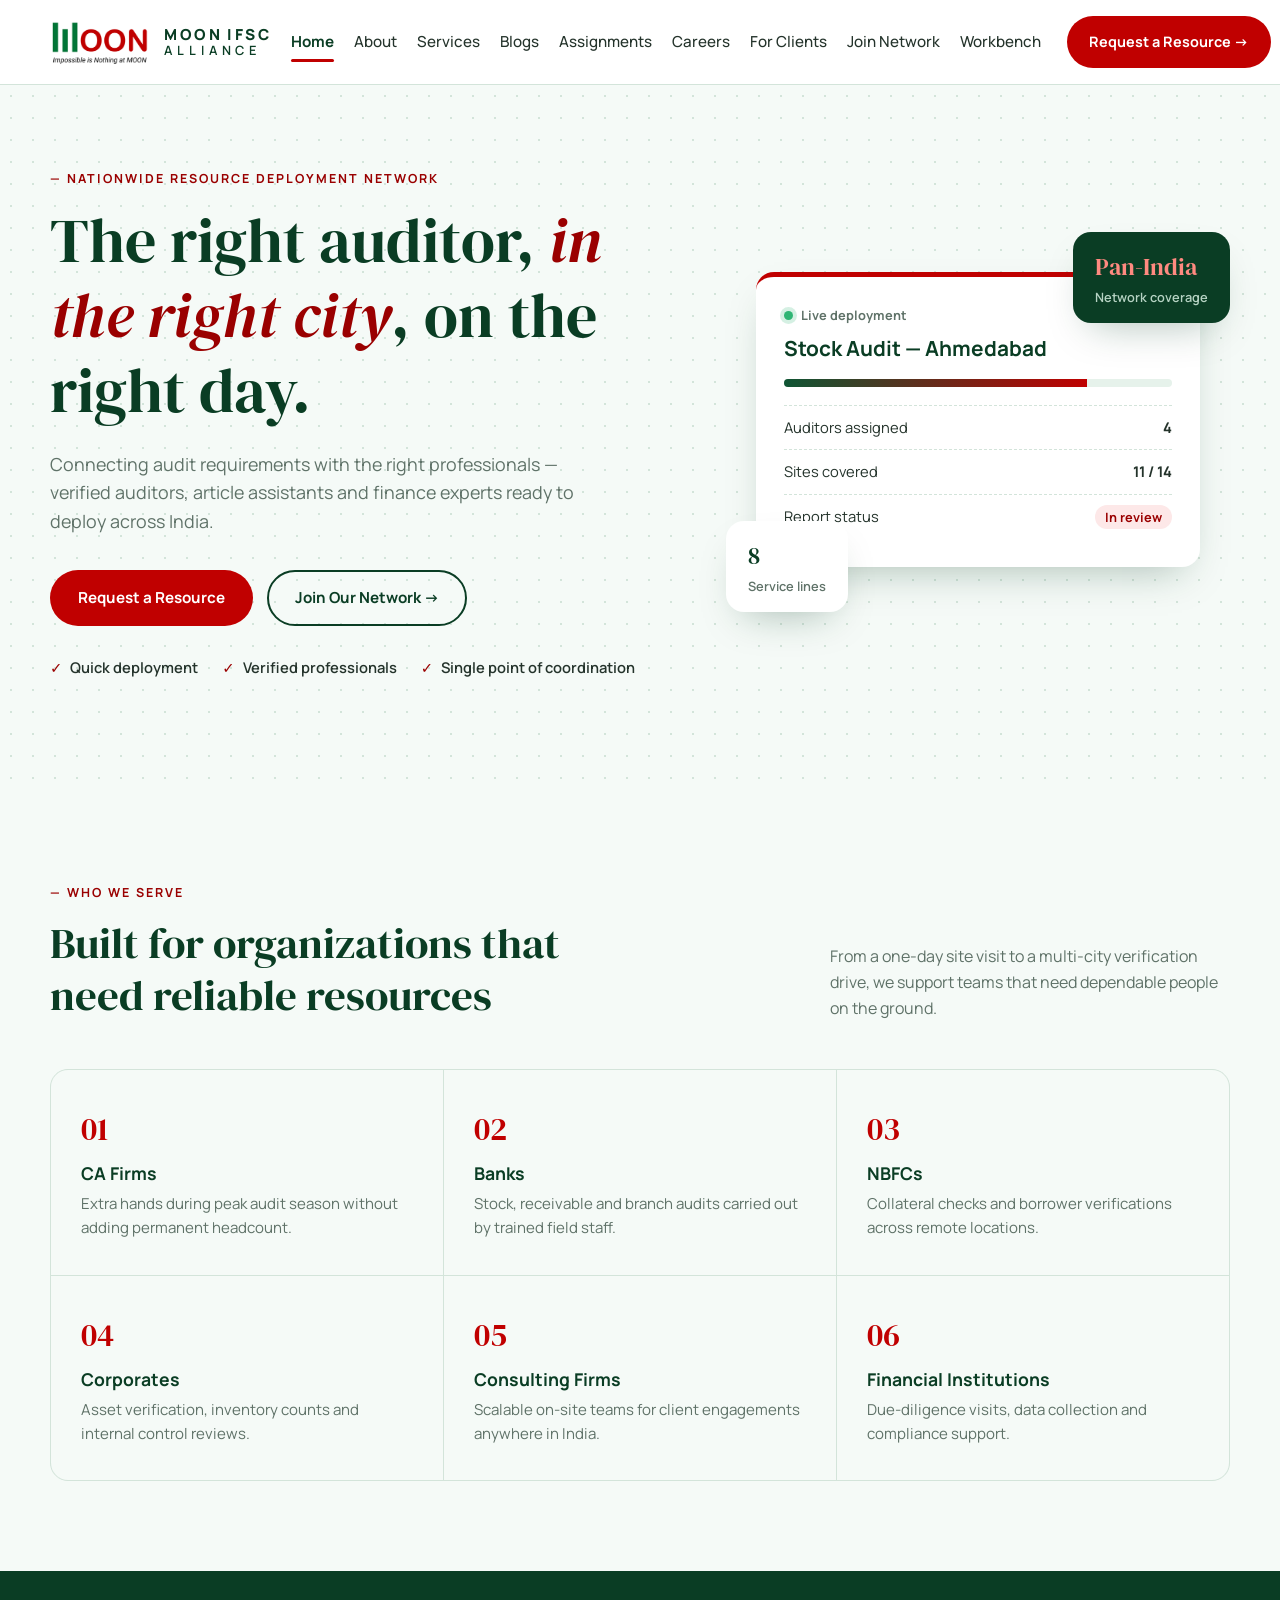
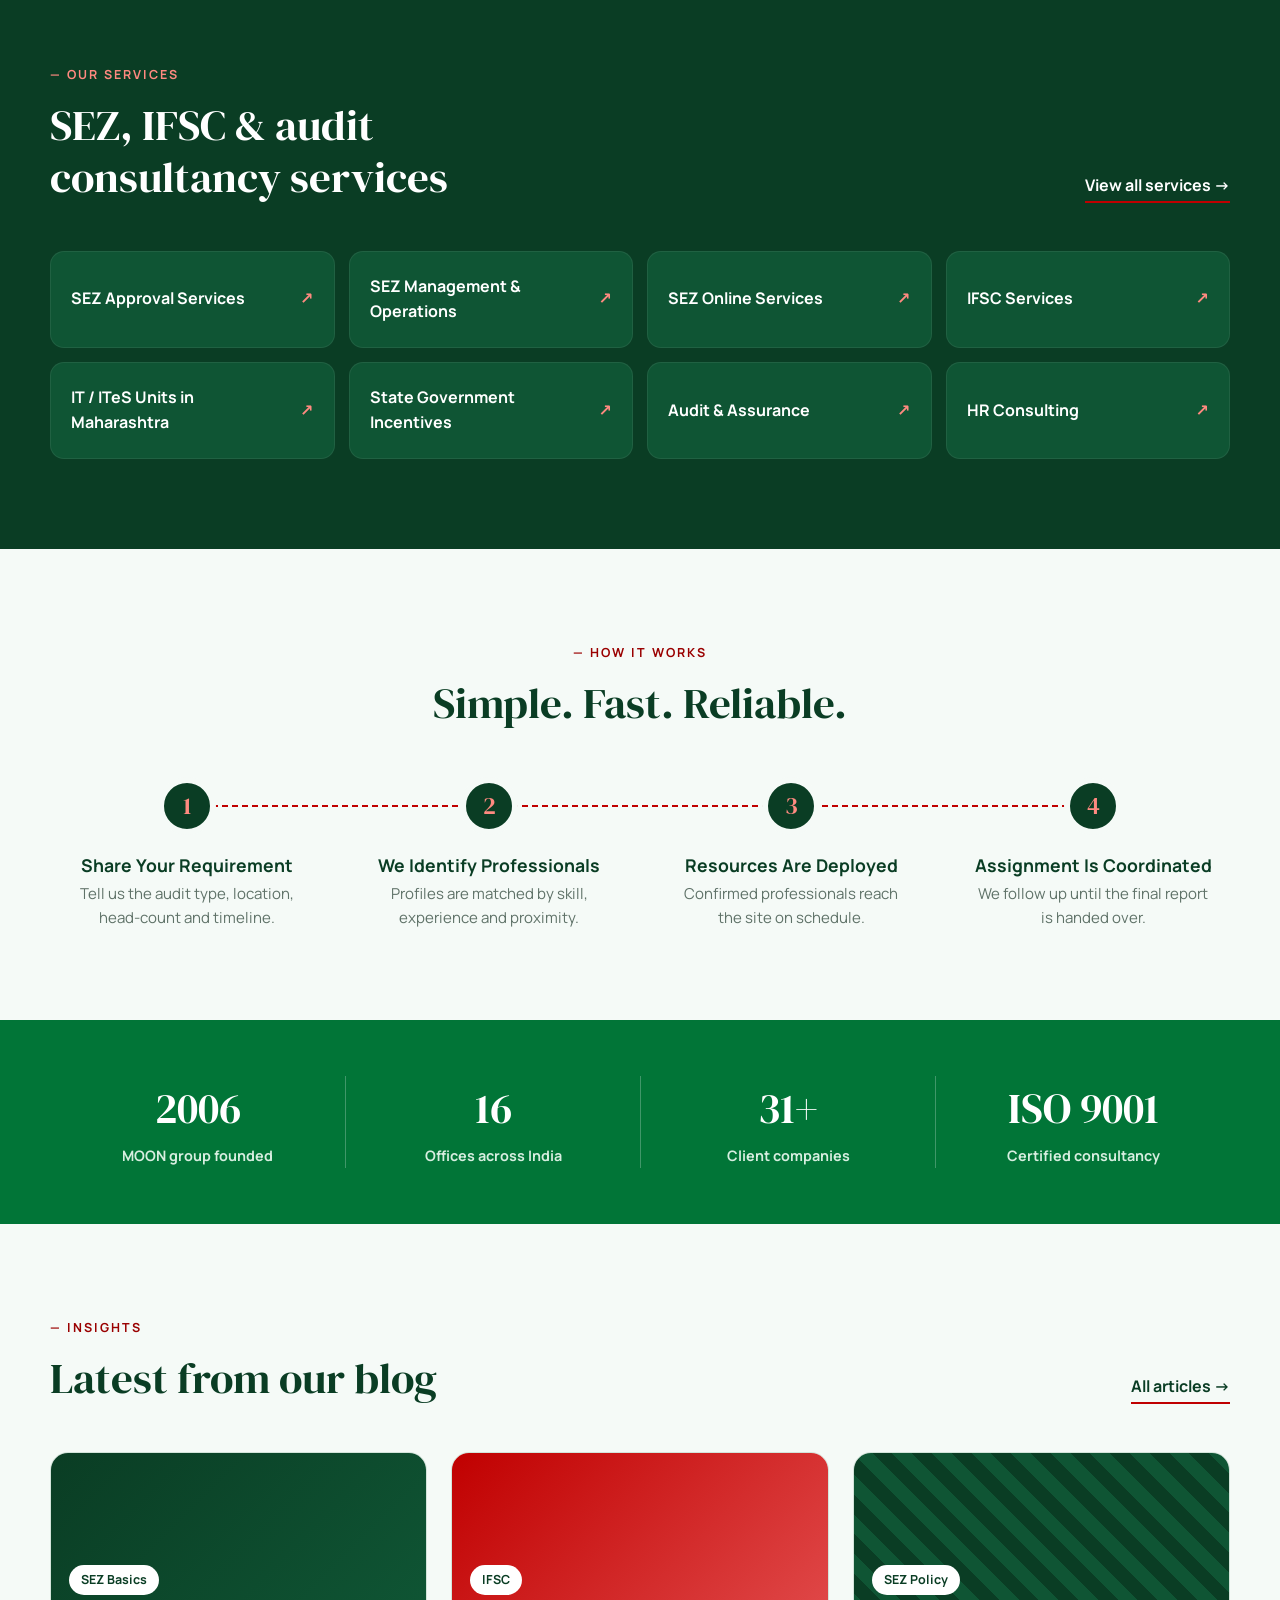
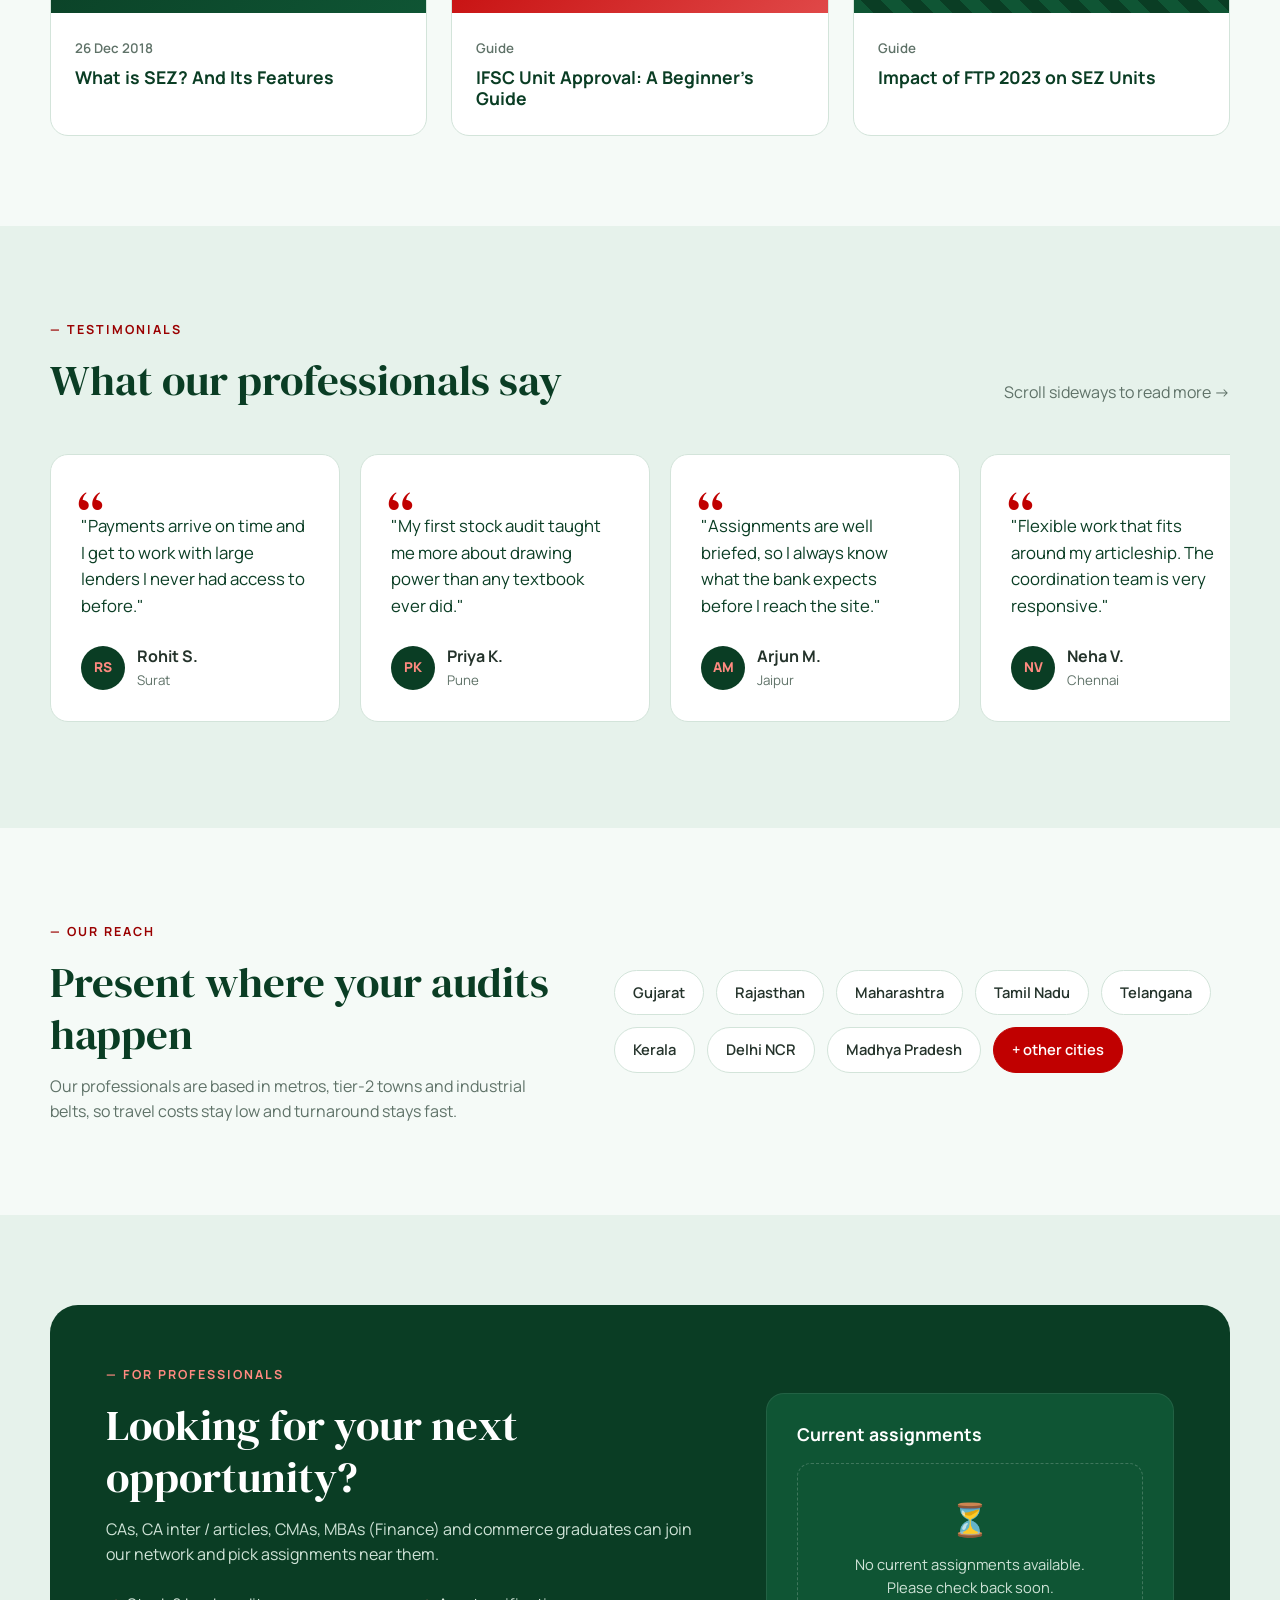
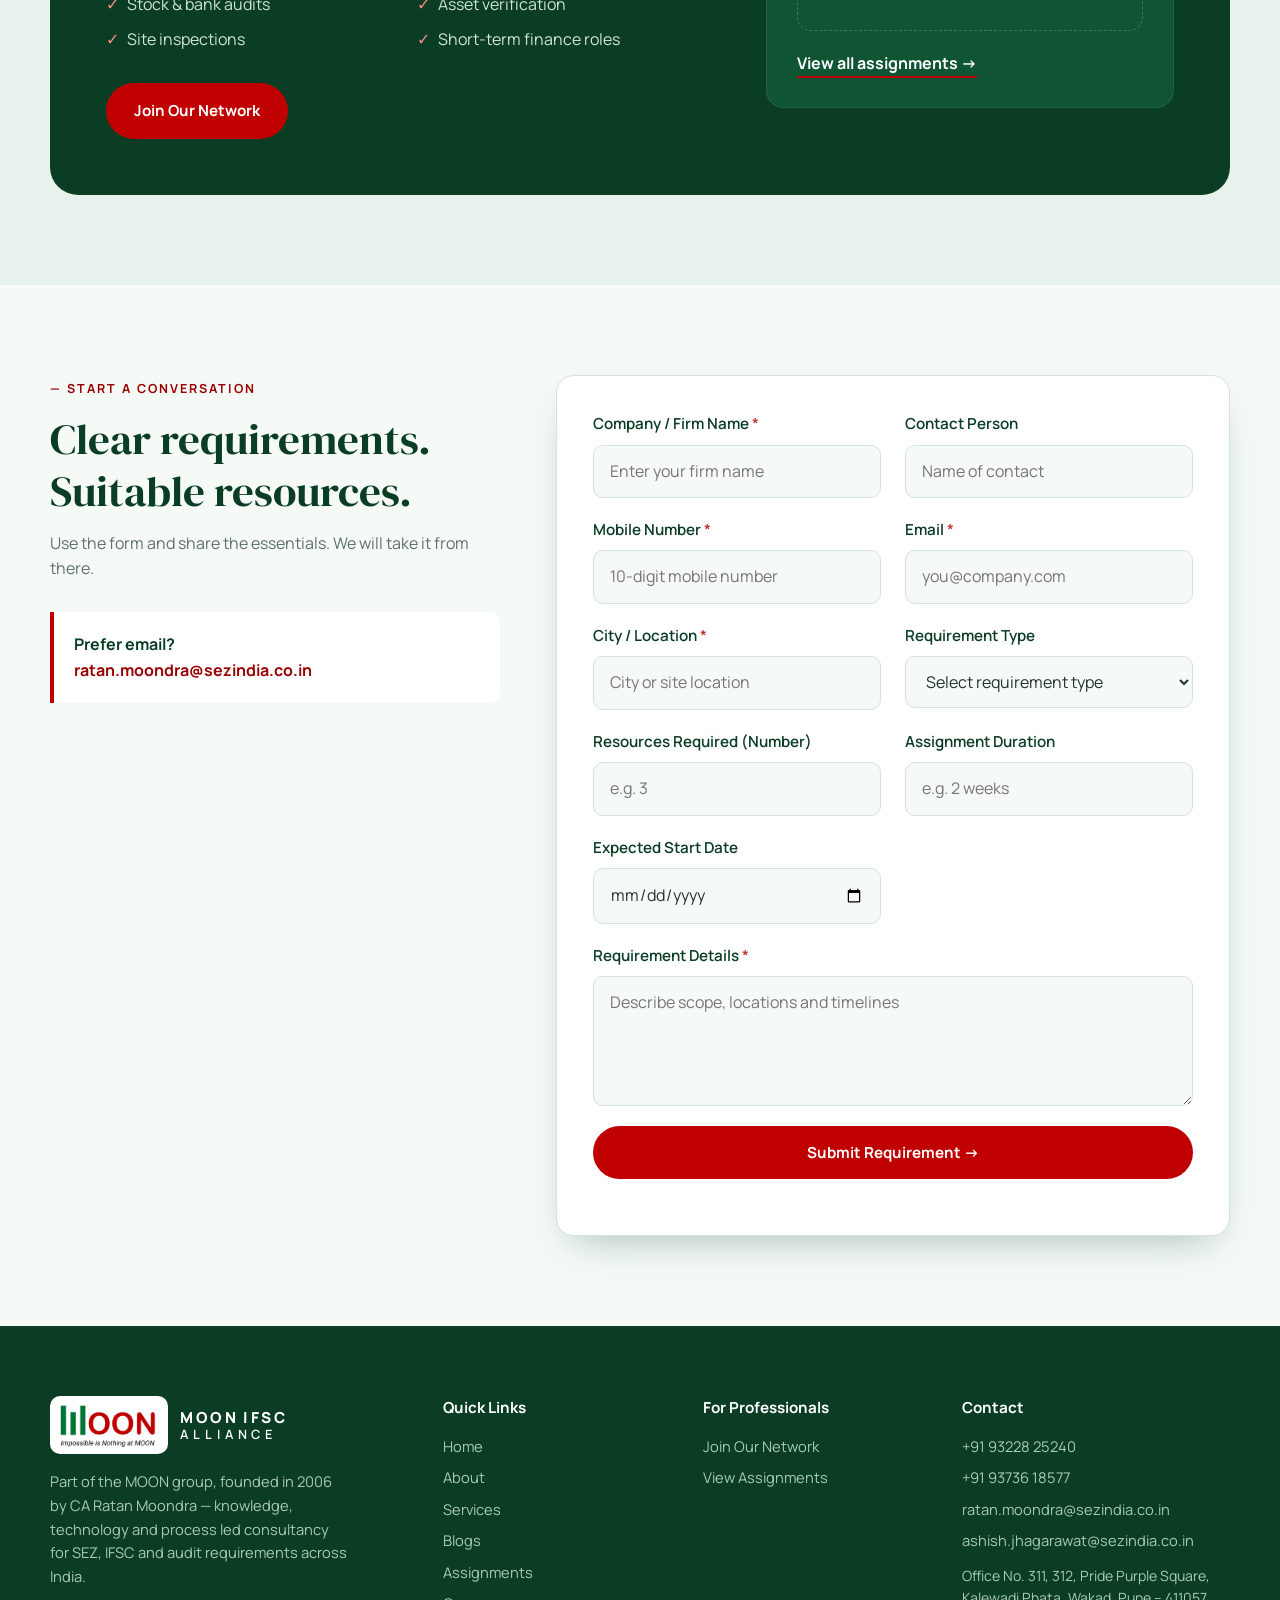
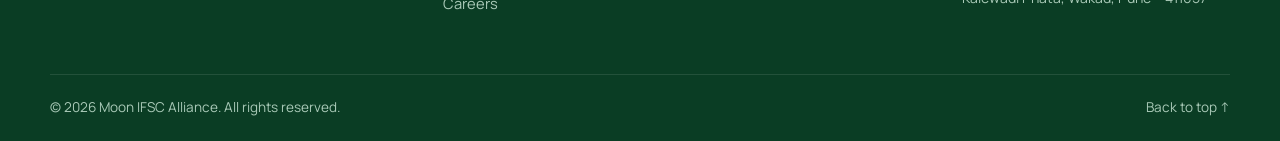
==== commit 1bc63782: "Add files via upload" ====
--- a/index.html
+++ b/index.html
@@ -30,6 +30,7 @@
         <a href="careers.html">Careers</a>
         <a href="for-clients.html">For Clients</a>
         <a href="join-network.html">Join Network</a>
+        <a href="sez-filing-workbench.html">Workbench</a>
         <a href="for-clients.html" class="btn btn-accent btn-sm nav-cta">Request a Resource &rarr;</a>
       </nav>
     </div>
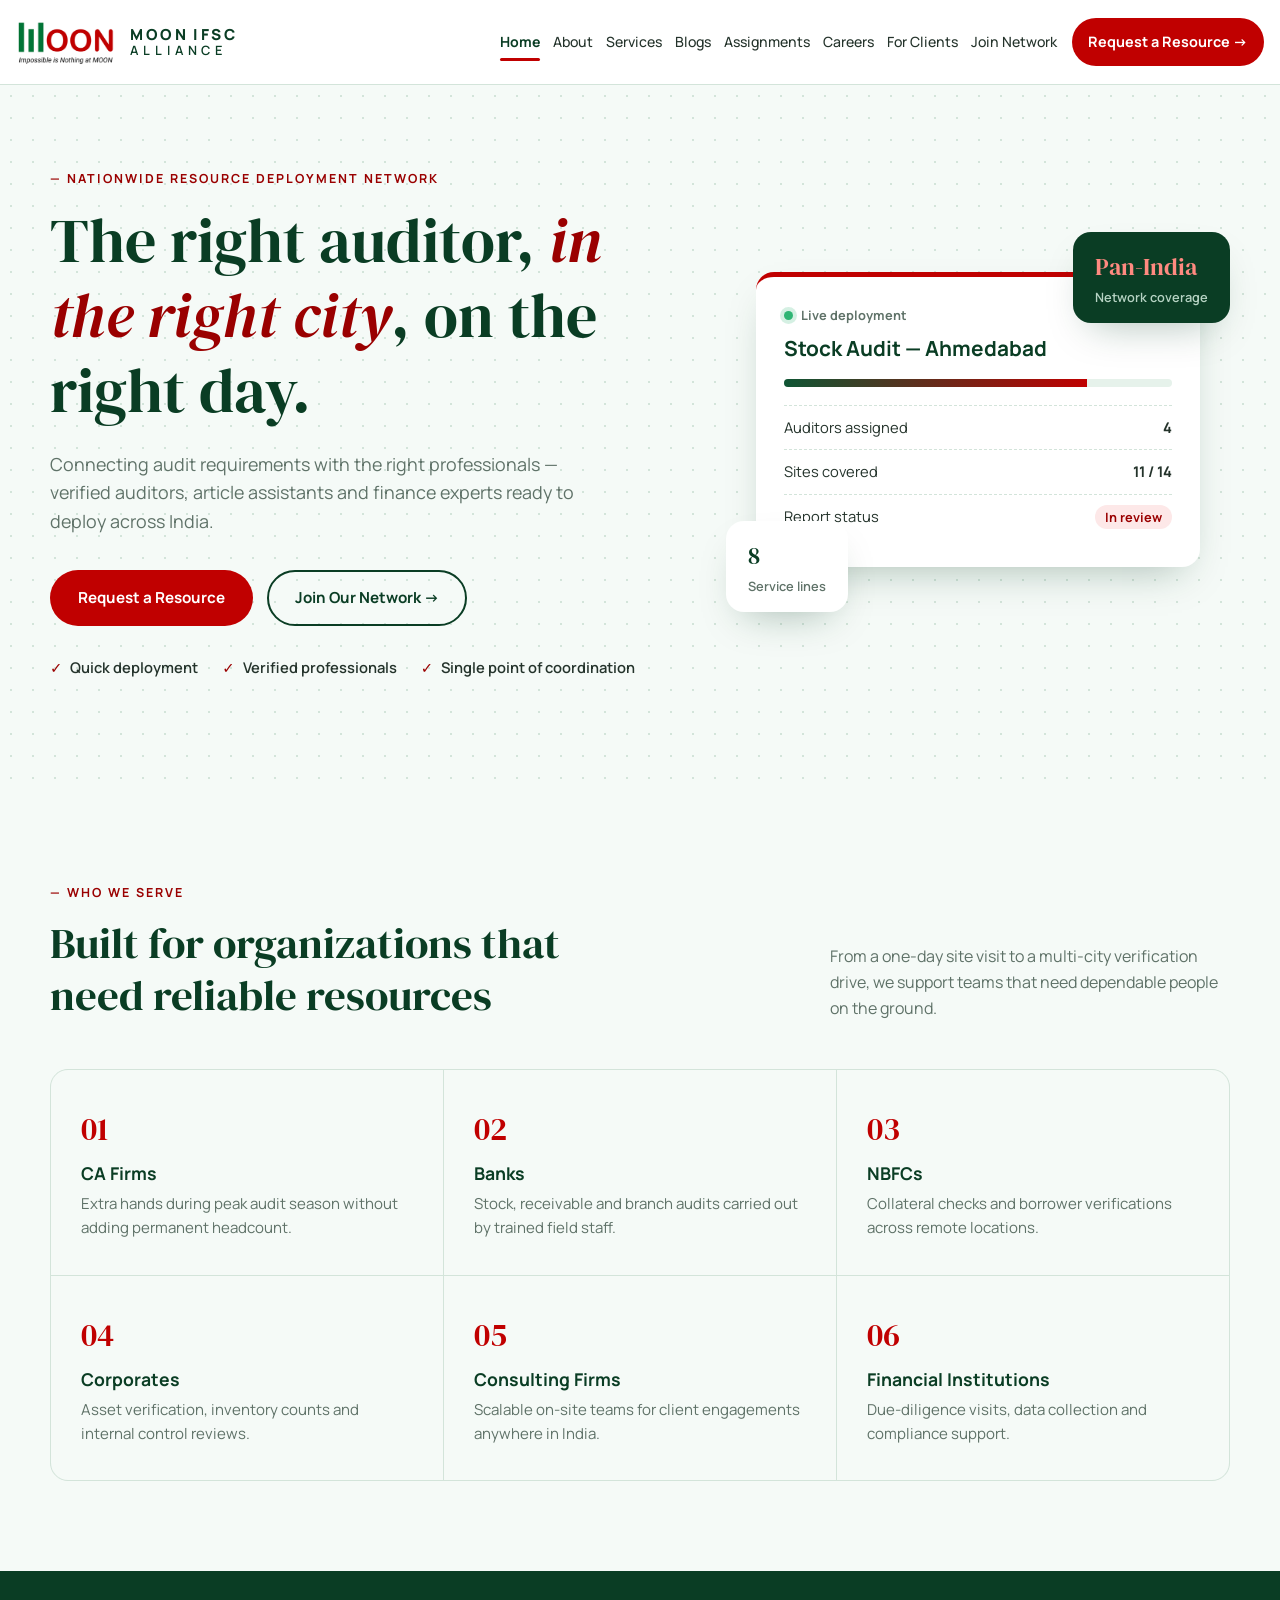
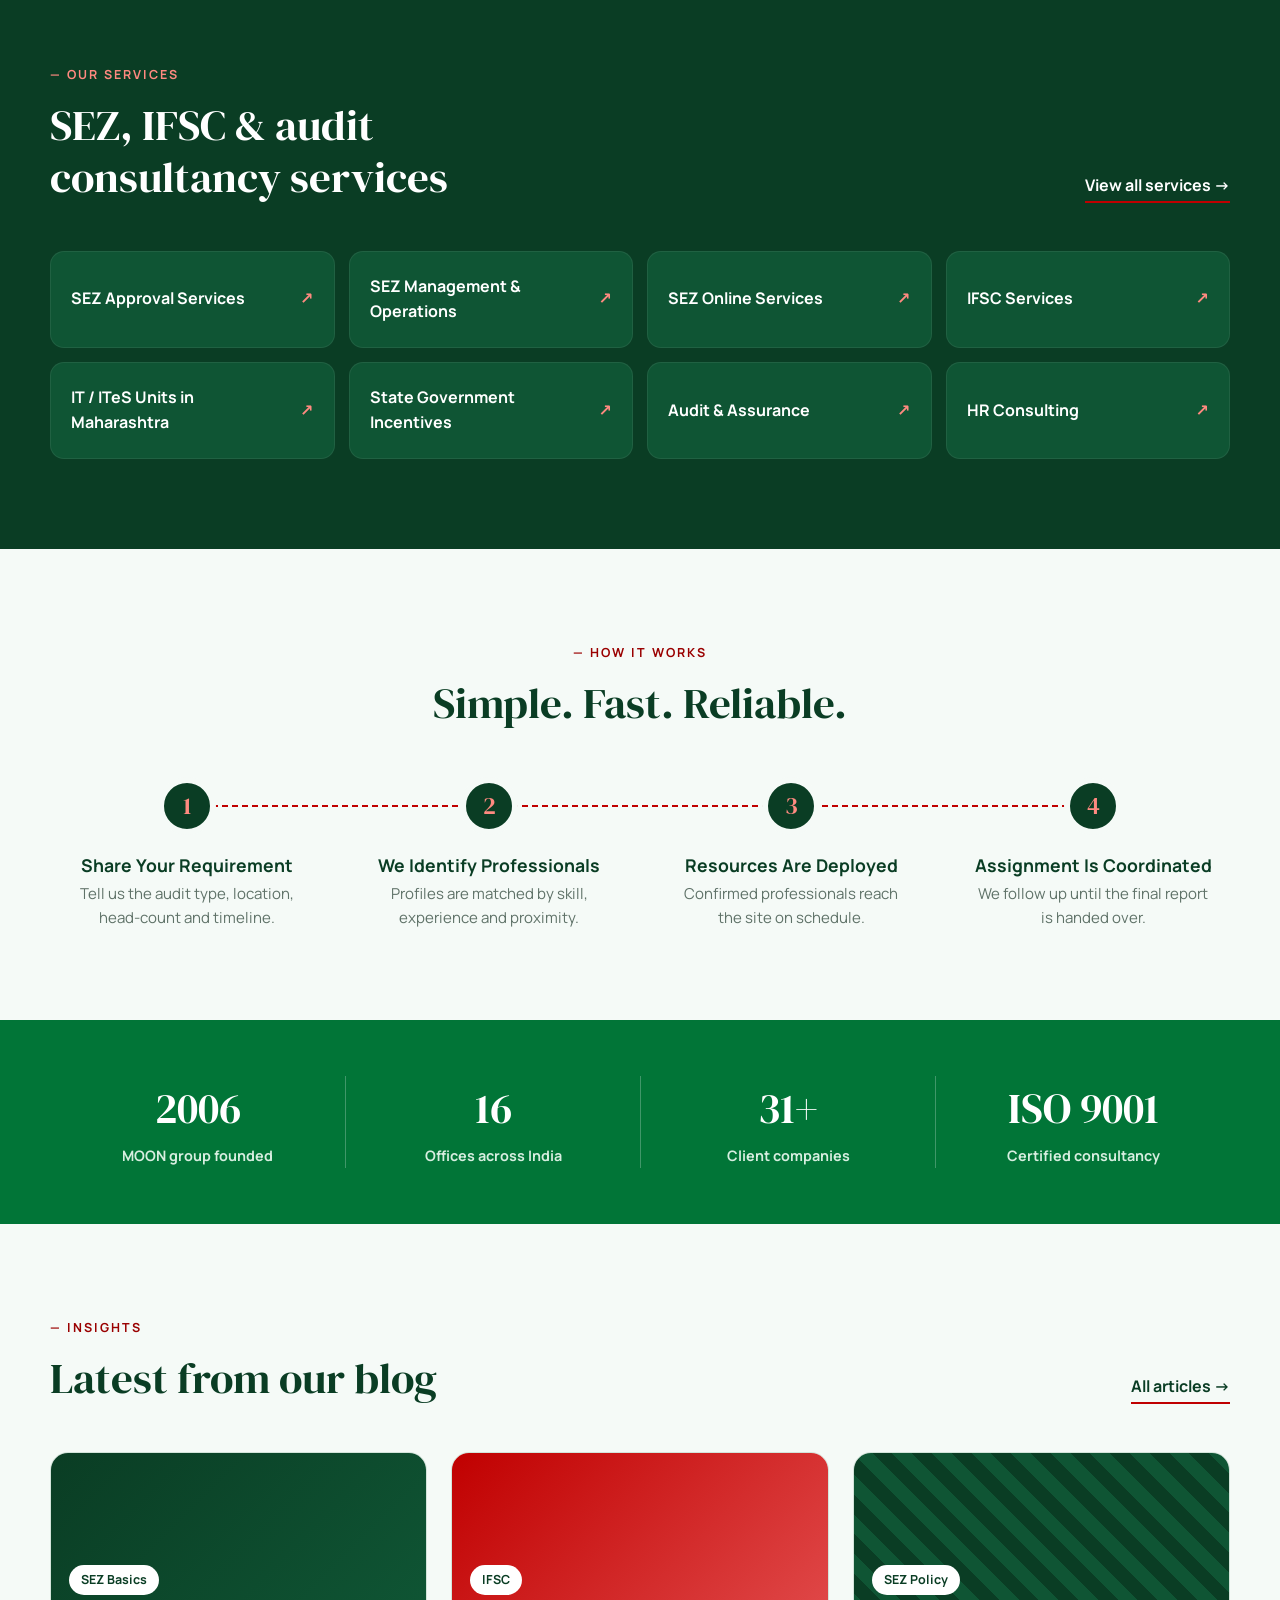
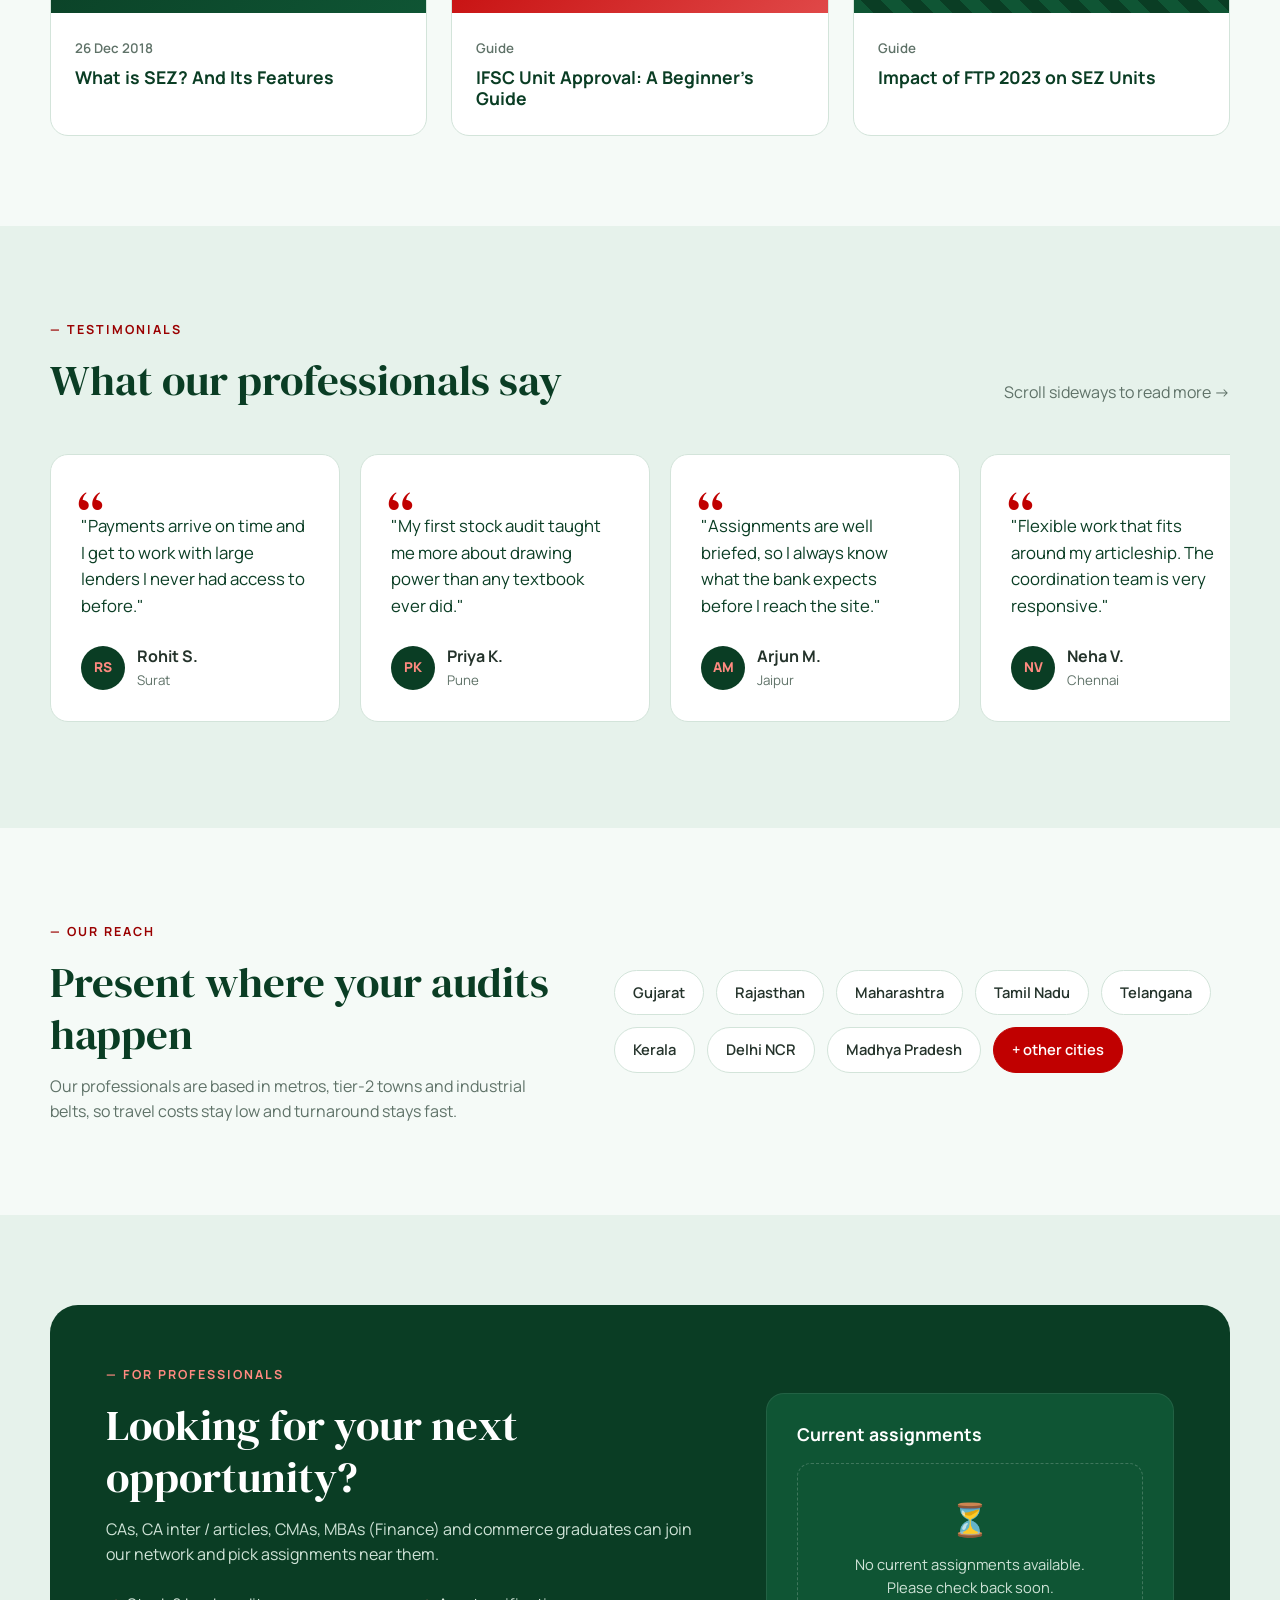
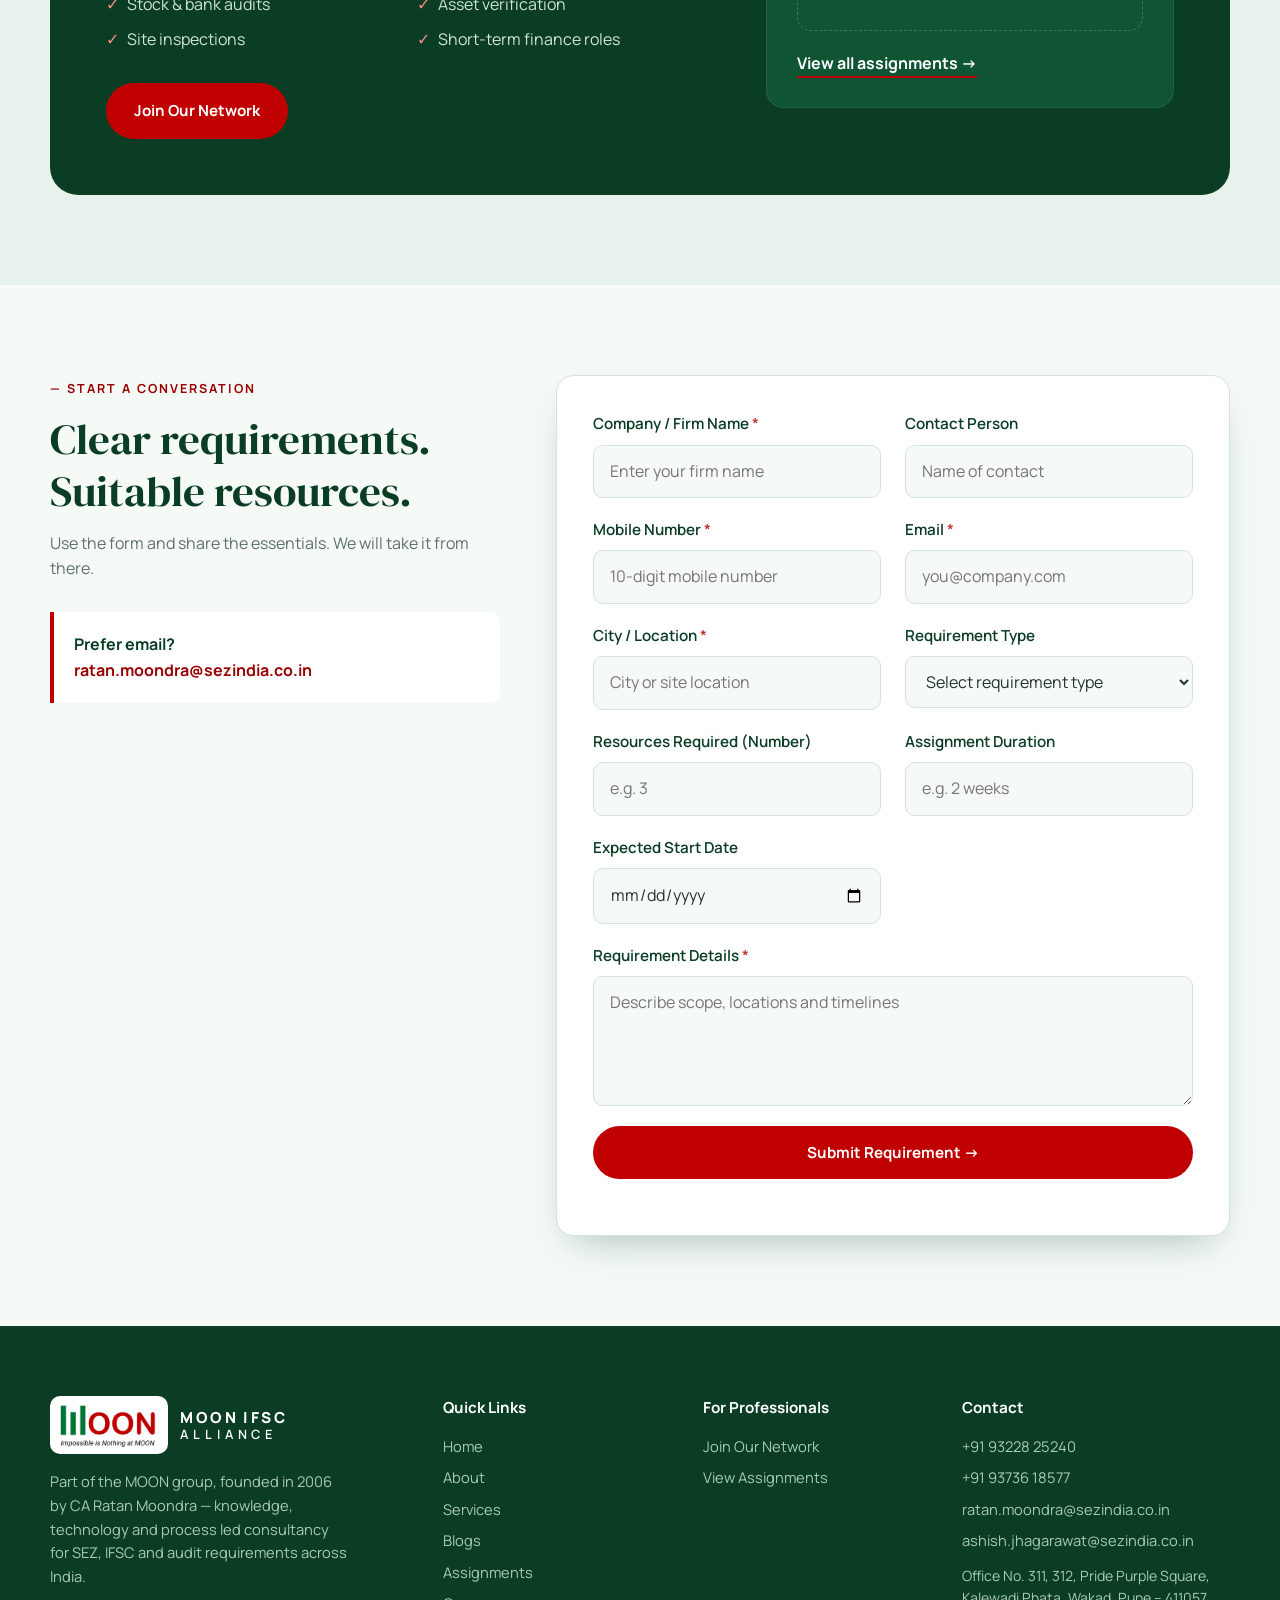
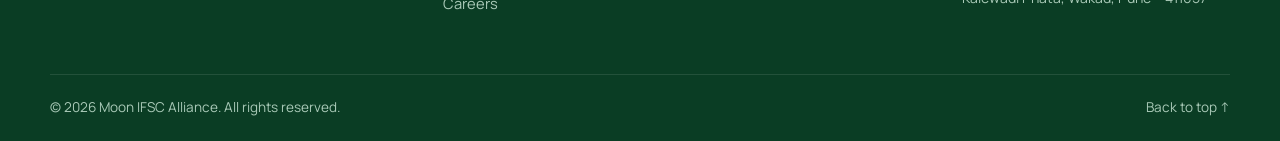
==== commit 73262b03: "Add files via upload" ====
--- a/index.html
+++ b/index.html
@@ -30,7 +30,6 @@
         <a href="careers.html">Careers</a>
         <a href="for-clients.html">For Clients</a>
         <a href="join-network.html">Join Network</a>
-        <a href="sez-filing-workbench.html">Workbench</a>
         <a href="for-clients.html" class="btn btn-accent btn-sm nav-cta">Request a Resource &rarr;</a>
       </nav>
     </div>
--- a/css/common.css
+++ b/css/common.css
@@ -82,7 +82,7 @@
   backdrop-filter: blur(10px);
   border-bottom: 1px solid var(--line);
 }
-.nav { display: flex; align-items: center; justify-content: space-between; height: 84px; gap: 20px; }
+.nav { display: flex; align-items: center; justify-content: space-between; height: 84px; gap: 20px; width: min(1320px, 100% - 32px); }
 .logo { display: flex; align-items: center; gap: 12px; flex-shrink: 0; }
 .logo-mark {
   width: 50px; height: 50px; border-radius: 14px 14px 14px 3px;
@@ -97,7 +97,7 @@
 .logo-img { height: 50px; width: auto; display: block; }
 .logo.light .logo-img { background: var(--white); border-radius: 10px; padding: 4px 8px; box-sizing: content-box; }
 
-.nav-links { display: flex; align-items: center; gap: 20px; font-weight: 500; font-size: .95rem; }
+.nav-links { display: flex; align-items: center; gap: 18px; font-weight: 500; font-size: .95rem; }
 .nav-links a { white-space: nowrap; }
 .nav-links a:not(.btn) { color: var(--text); position: relative; padding: 4px 0; }
 .nav-links a:not(.btn):hover { color: var(--accent-dark); }
@@ -187,6 +187,12 @@
 }
 
 /* ---------- Responsive ---------- */
+@media (min-width: 1181px) and (max-width: 1400px) {
+  .nav { gap: 14px; }
+  .nav-links { gap: 13px; font-size: .88rem; }
+  .nav-cta { margin-left: 2px; padding: 10px 14px; }
+}
+
 @media (max-width: 1180px) {
   .burger { display: flex; flex-direction: column; gap: 5px; cursor: pointer; padding: 8px; }
   .burger span { width: 26px; height: 2px; background: var(--ink); border-radius: 2px; }
